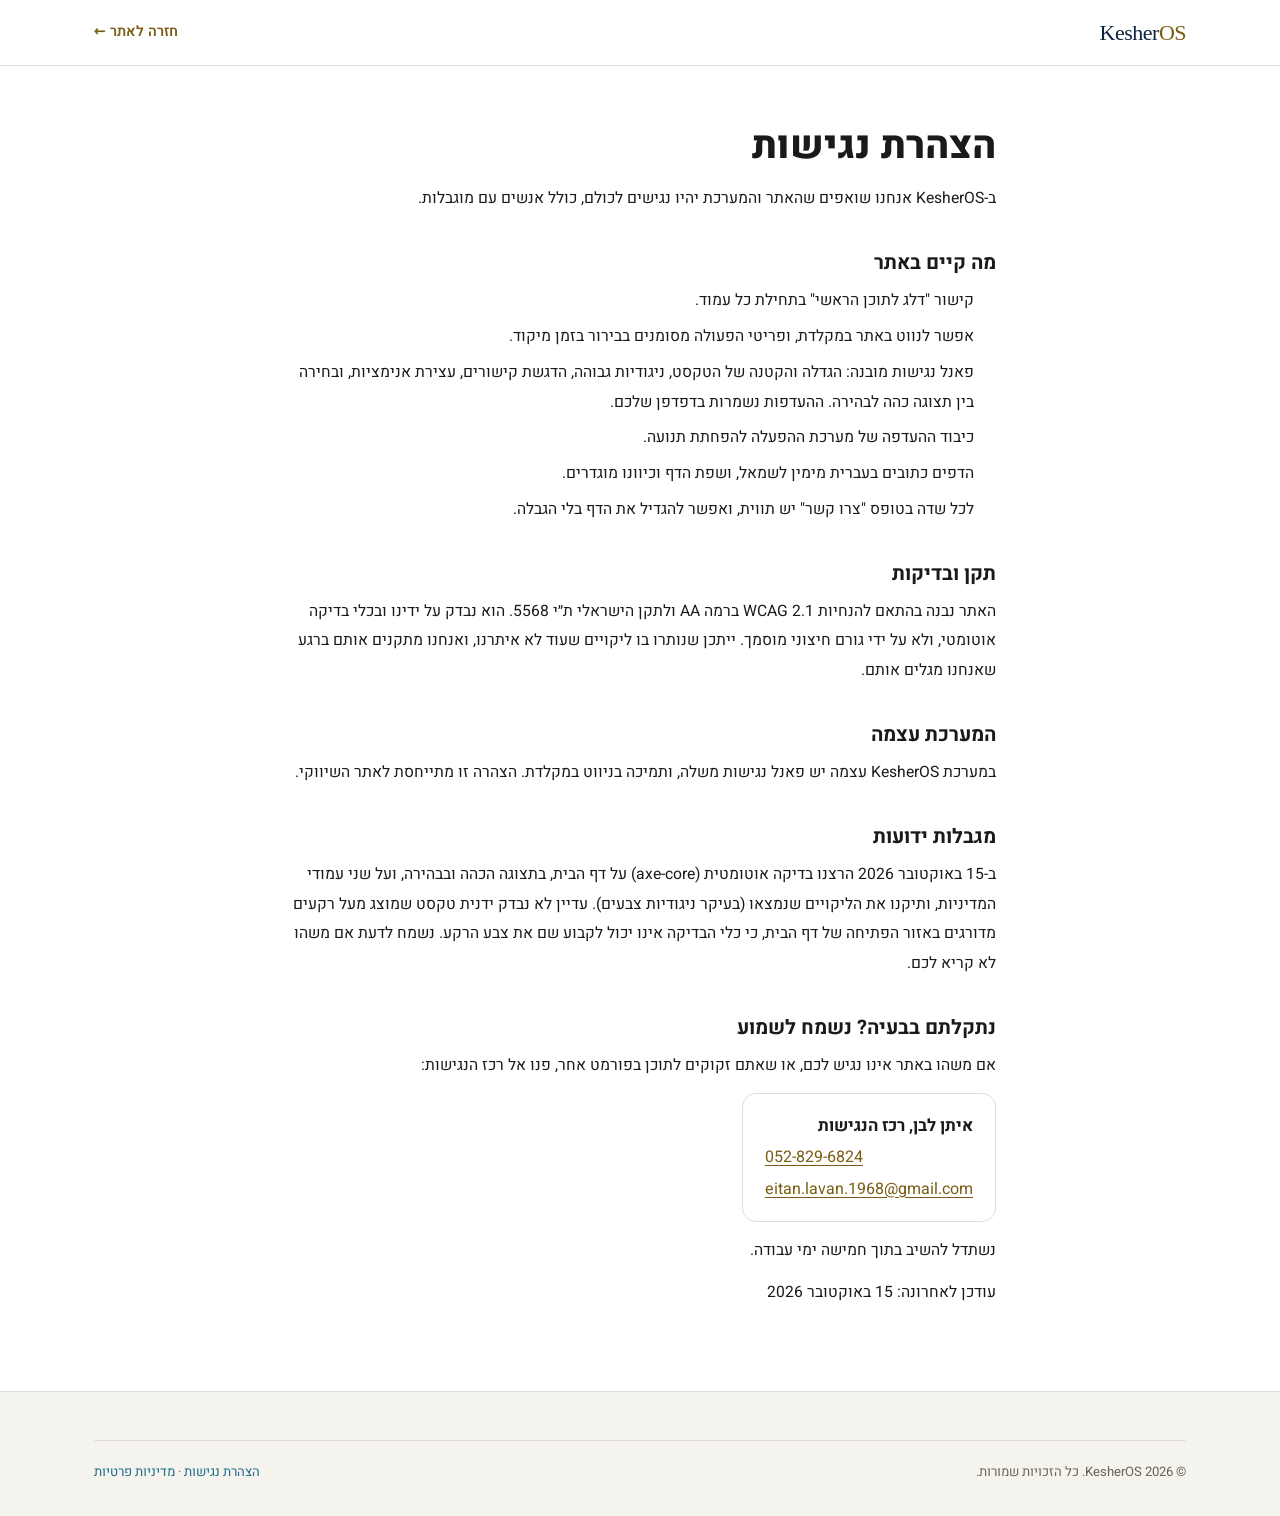
==== accessibility.html @ 373997f1 "site: the default theme is light; a visitor's own choice is saved and wins on every later visit inde" ====
<!DOCTYPE html>
<html lang="he" dir="rtl" data-theme="light">
<head>
  <meta charset="UTF-8">
  <meta name="viewport" content="width=device-width, initial-scale=1.0">
  <title>הצהרת נגישות | KesherOS</title>
  <meta name="description" content="הצהרת הנגישות של אתר KesherOS: מה קיים, לפי איזה תקן, ואיך לפנות אלינו.">
  <!-- האתר חסום בסיסמה עד ההשקה, כמו הדף הראשי: כשמסירים את הגייט יש להסיר גם את ה-noindex כאן. -->
  <meta name="robots" content="noindex, nofollow">
  <link rel="canonical" href="https://kesheros.co.il/accessibility.html">
  <link rel="icon" type="image/svg+xml" href="favicon.svg">
  <link rel="icon" type="image/png" sizes="32x32" href="favicon-32.png">
  <link rel="stylesheet" href="style.css?v=eaa0788d">
  <script>
    /* the same saved preferences the main page restores: theme and the accessibility panel's settings */
    (function () {
      try {
        var r = document.documentElement, t = localStorage.getItem('theme');
        if (t) r.setAttribute('data-theme', t);
        var a = JSON.parse(localStorage.getItem('a11y') || '{}');
        if (a.font) r.style.fontSize = (16 + a.font * 2) + 'px';
        if (a.contrast) r.classList.add('a11y-high-contrast');
        if (a.links) r.classList.add('a11y-highlight-links');
        if (a.motion) r.classList.add('a11y-stop-motion');
      } catch (e) { /* storage blocked: the defaults stand */ }
    })();
  </script>
</head>
<body>
  <a href="#main" class="skip-link">דלג לתוכן הראשי</a>
  <header class="legal-header">
    <div class="container legal-header-inner">
      <a class="logo-text" href="/" aria-label="KesherOS — לדף הראשי"><span class="logo-kesher">Kesher</span><span class="logo-os">OS</span></a>
      <a class="legal-back" href="/">חזרה לאתר ←</a>
    </div>
  </header>
  <main id="main" class="legal-main">
    <div class="container legal-container">
      <h1>הצהרת נגישות</h1>
      <p class="legal-lead">ב-<bdi>KesherOS</bdi> אנחנו שואפים שהאתר והמערכת יהיו נגישים לכולם, כולל אנשים עם מוגבלות.</p>

      <h2>מה קיים באתר</h2>
      <ul>
        <li>קישור "דלג לתוכן הראשי" בתחילת כל עמוד.</li>
        <li>אפשר לנווט באתר במקלדת, ופריטי הפעולה מסומנים בבירור בזמן מיקוד.</li>
        <li>פאנל נגישות מובנה: הגדלה והקטנה של הטקסט, ניגודיות גבוהה, הדגשת קישורים, עצירת אנימציות, ובחירה בין תצוגה כהה לבהירה. ההעדפות נשמרות בדפדפן שלכם.</li>
        <li>כיבוד ההעדפה של מערכת ההפעלה להפחתת תנועה.</li>
        <li>הדפים כתובים בעברית מימין לשמאל, ושפת הדף וכיוונו מוגדרים.</li>
        <li>לכל שדה בטופס "צרו קשר" יש תווית, ואפשר להגדיל את הדף בלי הגבלה.</li>
      </ul>

      <h2>תקן ובדיקות</h2>
      <p>האתר נבנה בהתאם להנחיות <bdi>WCAG 2.1</bdi> ברמה <bdi>AA</bdi> ולתקן הישראלי ת״י 5568. הוא נבדק על ידינו ובכלי בדיקה אוטומטי, ולא על ידי גורם חיצוני מוסמך. ייתכן שנותרו בו ליקויים שעוד לא איתרנו, ואנחנו מתקנים אותם ברגע שאנחנו מגלים אותם.</p>

      <h2>המערכת עצמה</h2>
      <p>במערכת <bdi>KesherOS</bdi> עצמה יש פאנל נגישות משלה, ותמיכה בניווט במקלדת. הצהרה זו מתייחסת לאתר השיווקי.</p>

      <h2>מגבלות ידועות</h2>
      <p>ב-15 באוקטובר 2026 הרצנו בדיקה אוטומטית (<bdi>axe-core</bdi>) על דף הבית, בתצוגה הכהה ובבהירה, ועל שני עמודי המדיניות, ותיקנו את הליקויים שנמצאו (בעיקר ניגודיות צבעים). עדיין לא נבדק ידנית טקסט שמוצג מעל רקעים מדורגים באזור הפתיחה של דף הבית, כי כלי הבדיקה אינו יכול לקבוע שם את צבע הרקע. נשמח לדעת אם משהו לא קריא לכם.</p>

      <h2>נתקלתם בבעיה? נשמח לשמוע</h2>
      <p>אם משהו באתר אינו נגיש לכם, או שאתם זקוקים לתוכן בפורמט אחר, פנו אל רכז הנגישות:</p>
      <div class="legal-contact">
        <strong>איתן לבן, רכז הנגישות</strong>
        <a href="tel:+972528296824" dir="ltr">052-829-6824</a>
        <a href="mailto:eitan.lavan.1968@gmail.com" dir="ltr">eitan.lavan.1968@gmail.com</a>
      </div>
      <p>נשתדל להשיב בתוך חמישה ימי עבודה.</p>

      <p class="legal-updated">עודכן לאחרונה: 15 באוקטובר 2026</p>

    </div>
  </main>
  <footer class="site-footer legal-footer">
    <div class="container">
      <div class="footer-bottom">
        <span>© 2026 KesherOS. כל הזכויות שמורות.</span>
        <span><a href="accessibility.html">הצהרת נגישות</a> · <a href="privacy.html">מדיניות פרטיות</a></span>
      </div>
    </div>
  </footer>
</body>
</html>
---- style.css ----
/* ═══════════════════════════════════════════════════════════
   KesherOS Marketing — style.css
   Brand: Navy #0E2340 · Gold #C4922A · Teal #1B6B8A · Sand #F5F3EE
   ═══════════════════════════════════════════════════════════ */

/* ── Password gate (temporary) ── */
#site-gate {
  position: fixed; inset: 0; z-index: 99999;
  background: #0E2340;
  display: flex; align-items: center; justify-content: center;
  transition: opacity 0.4s ease;
}
.gate-box {
  text-align: center; color: #E8EEF8;
  display: flex; flex-direction: column; align-items: center; gap: 14px;
}
.gate-logo { margin-bottom: 4px; }
.gate-box h2 { font-family: Georgia, 'Times New Roman', serif; font-size: 1.6rem; margin: 0; color: #FFF; letter-spacing: 0.02em; }
.gate-box p { font-size: 0.9rem; color: #8ea3c4; margin: 0; }
#gate-pw {
  width: 240px; padding: 12px 16px; border-radius: 10px;
  border: 1px solid #22406e; background: #0a1628; color: #E8EEF8;
  font-size: 1rem; text-align: center; outline: none;
}
#gate-pw:focus { border-color: #C4922A; box-shadow: 0 0 0 3px rgba(196,146,42,0.2); }
#gate-btn {
  width: 240px; padding: 12px; border-radius: 10px; border: none;
  background: #C4922A; color: #FFF; font-weight: 700; font-size: 0.95rem;
  cursor: pointer; transition: background 0.2s;
}
#gate-btn:hover { background: #D4A23A; }
#gate-err { color: #ff5b52; font-size: 0.85rem; }

/* ─── Reset ─── */
*, *::before, *::after { box-sizing: border-box; margin: 0; padding: 0; }

/* ─── Font ─── */
@font-face {
  font-family: 'Heebo';
  font-style: normal;
  font-weight: 100 900;
  font-display: swap;
  src: url(fonts/heebo-hebrew.woff2) format('woff2');
  unicode-range: U+0307-0308, U+0590-05FF, U+200C-2010, U+20AA, U+25CC, U+FB1D-FB4F;
}
@font-face {
  font-family: 'Heebo';
  font-style: normal;
  font-weight: 100 900;
  font-display: swap;
  src: url(fonts/heebo-latin.woff2) format('woff2');
  unicode-range: U+0000-024F, U+0300-036F, U+0370-03FF, U+2000-206F, U+2070-209F, U+20A0-20CF, U+2100-214F, U+2200-22FF;
}

/* ─── Tokens ─── */
:root {
  --navy: #0E2340;
  --navy-mid: #162D50;
  --navy-light: #1A3558;
  --gold: #C4922A;
  --gold-light: #E5B44A;
  --accent: #C4922A;
  --gold-pale: #F5E6C4;
  --gold-glow: rgba(196,146,42,0.25);
  --teal: #1B6B8A;
  --teal-light: #2589AB;
  --teal-pale: #E0F2F7;
  --sand: #F5F3EE;
  --warm: #6B6256;
  --warm-light: #9A9083;
  --danger: #C0392B;
  --success: #27AE60;

  --bg: #FFFFFF;
  --bg-alt: var(--sand);
  --bg-dark: var(--navy);
  --text: #1A1A1A;
  --text-muted: var(--warm);
  --text-on-dark: #F0EDE8;
  --text-on-dark-muted: rgba(240,237,232,0.65);
  --border: #E0DDD6;
  --card-bg: #FFFFFF;
  --card-shadow: 0 2px 16px rgba(14,35,64,0.06);
  --card-shadow-hover: 0 8px 32px rgba(14,35,64,0.12);

  --font-display: 'Heebo', system-ui, sans-serif;
  --font-body: 'Heebo', system-ui, 'Segoe UI', Arial, sans-serif;
  --font-logo: Georgia, 'Times New Roman', serif;
  --radius: 14px;
  --radius-sm: 8px;
  --radius-xs: 6px;
  --container: 1140px;
  --container-wide: 1280px;
}

@media (prefers-color-scheme: dark) {
  :root {
    --bg: #0E2340;
    --bg-alt: #122B4D;
    --bg-dark: #0A1A33;
    --text: #E8E4DC;
    --text-muted: #9A9083;
    --text-on-dark: #E8E4DC;
    --text-on-dark-muted: rgba(232,228,220,0.55);
    --border: #2B4A74;
    --card-bg: #1A3558;
    --card-shadow: 0 2px 16px rgba(0,0,0,0.3);
    --card-shadow-hover: 0 8px 32px rgba(0,0,0,0.5);
    --gold-glow: rgba(196,146,42,0.35);
  }
}
:root[data-theme="dark"] {
  --bg: #0E2340;
  --bg-alt: #122B4D;
  --bg-dark: #0A1A33;
  --text: #E8E4DC;
  --text-muted: #9A9083;
  --text-on-dark: #E8E4DC;
  --text-on-dark-muted: rgba(232,228,220,0.55);
  --border: #2B4A74;
  --card-bg: #1A3558;
  --card-shadow: 0 2px 16px rgba(0,0,0,0.3);
  --card-shadow-hover: 0 8px 32px rgba(0,0,0,0.5);
  --gold-glow: rgba(196,146,42,0.35);
}
:root[data-theme="light"] {
  --bg: #FFFFFF;
  --bg-alt: #F5F3EE;
  --bg-dark: #0E2340;
  --text: #1A1A1A;
  --text-muted: #6B6256;
  --text-on-dark: #F0EDE8;
  --text-on-dark-muted: rgba(240,237,232,0.65);
  --border: #E0DDD6;
  --card-bg: #FFFFFF;
  --card-shadow: 0 2px 16px rgba(14,35,64,0.06);
  --card-shadow-hover: 0 8px 32px rgba(14,35,64,0.12);
  --gold-glow: rgba(196,146,42,0.25);
}

/* ─── Base ─── */
html { scroll-behavior: smooth; scroll-padding-top: 80px; }
body {
  font-family: var(--font-body);
  color: var(--text);
  background: var(--bg);
  line-height: 1.7;
  font-size: 16px;
  -webkit-font-smoothing: antialiased;
}
h1, h2, h3, h4 { font-family: var(--font-display); line-height: 1.3; text-wrap: balance; }
a { color: var(--teal); text-decoration: none; transition: color 0.2s; }
a:hover { text-decoration: underline; }
ul { list-style: none; }
img, svg { display: block; max-width: 100%; }
.container { max-width: var(--container); margin: 0 auto; padding: 0 24px; }
.container-wide { max-width: var(--container-wide); margin: 0 auto; padding: 0 24px; }

/* ─── Skip to content ─── */
.skip-link {
  position: absolute; top: -100px; left: 50%; transform: translateX(-50%);
  background: var(--gold); color: #FFF; padding: 8px 24px; border-radius: var(--radius-sm);
  font-weight: 600; z-index: 1000; transition: top 0.2s;
}
.skip-link:focus { top: 8px; }

/* ═══════════════════════════════════════════════════════════
   1. HEADER
   ═══════════════════════════════════════════════════════════ */
.site-header {
  position: fixed; top: 0; left: 0; right: 0; z-index: 100;
  background: transparent;
  transition: background 0.3s, border-color 0.3s, box-shadow 0.3s;
  border-bottom: 1px solid transparent;
}
.site-header[data-scrolled] {
  background: var(--bg);
  border-bottom-color: var(--border);
  box-shadow: 0 1px 8px rgba(0,0,0,0.06);
}
.header-inner {
  display: flex; align-items: center; justify-content: space-between;
  height: 68px; gap: 24px;
}
.logo-lockup { display: flex; align-items: center; gap: 10px; text-decoration: none; }
.logo-lockup:hover { text-decoration: none; }
.logo-mark { width: 36px; height: 36px; flex-shrink: 0; }
.logo-text { font-family: var(--font-logo); font-size: 22px; letter-spacing: -0.5px; direction: ltr; }
.logo-kesher { color: #FFF; transition: color 0.3s; }
.logo-os { color: var(--gold); }
.site-header[data-scrolled] .logo-kesher { color: var(--navy); }
@media (prefers-color-scheme: dark) {
  .site-header[data-scrolled] .logo-kesher { color: #FFFFFF; }
}
:root[data-theme="dark"] .site-header[data-scrolled] .logo-kesher { color: #FFFFFF; }
:root[data-theme="light"] .site-header[data-scrolled] .logo-kesher { color: var(--navy); }

.header-nav { display: flex; align-items: center; gap: 28px; font-size: 15px; }
.header-nav a {
  color: var(--text-on-dark); font-weight: 500; text-decoration: none;
  transition: color 0.2s; position: relative;
}
.header-nav a::after {
  content: ''; position: absolute; bottom: -4px; left: 0; right: 0;
  height: 2px; background: var(--gold); border-radius: 1px;
  transform: scaleX(0); transition: transform 0.25s ease;
}
.header-nav a:hover::after,
.header-nav a.active::after { transform: scaleX(1); }
.site-header[data-scrolled] .header-nav a { color: var(--text); }
.header-nav a:hover { color: var(--gold); text-decoration: none; }
.header-nav a.active { color: var(--gold); }
.nav-cta {
  background: var(--gold); color: var(--navy) !important; padding: 9px 22px;
  border-radius: var(--radius-sm); font-weight: 600;
}
.nav-cta:hover { background: var(--gold-light); }

/* ── Scroll progress bar ── */
.scroll-progress {
  position: fixed;
  top: 0;
  left: 0;
  height: 3px;
  background: var(--gold);
  z-index: 110;
  width: 0%;
  transition: none;
  pointer-events: none;
}

/* ── Theme toggle ── */
.theme-toggle {
  background: none;
  border: 1px solid rgba(255,255,255,0.2);
  border-radius: 50%;
  width: 36px;
  height: 36px;
  display: flex;
  align-items: center;
  justify-content: center;
  cursor: pointer;
  color: var(--text-on-dark);
  transition: border-color 0.2s, color 0.2s, background 0.2s;
  flex-shrink: 0;
}
.site-header[data-scrolled] .theme-toggle {
  color: var(--text-muted);
  border-color: var(--border);
}
.theme-toggle:hover {
  border-color: var(--gold);
  color: var(--gold);
}
/* Show sun in dark mode, moon in light mode */
.theme-icon-sun { display: none; }
.theme-icon-moon { display: block; }
@media (prefers-color-scheme: dark) {
  .theme-icon-sun { display: block; }
  .theme-icon-moon { display: none; }
}
:root[data-theme="dark"] .theme-icon-sun { display: block; }
:root[data-theme="dark"] .theme-icon-moon { display: none; }
:root[data-theme="light"] .theme-icon-sun { display: none; }
:root[data-theme="light"] .theme-icon-moon { display: block; }

/* ── Page entrance animation ── */
.site-header {
  animation: entrance-fade 0.6s ease-out both;
}
.hero-content {
  animation: hero-fade 0.8s ease-out 0.15s both;
}
.hero-visual {
  animation: hero-fade 1s ease-out 0.35s both;
}
.hero-stats {
  animation: hero-fade 0.7s ease-out 0.5s both;
}
.trust-strip {
  animation: entrance-fade 0.5s ease-out 0.6s both;
}
@keyframes entrance-fade {
  from { opacity: 0; }
  to { opacity: 1; }
}
@keyframes hero-fade {
  from { opacity: 0; transform: translateY(18px); }
  to { opacity: 1; transform: translateY(0); }
}
@media (prefers-reduced-motion: reduce) {
  .site-header,
  .hero-content,
  .hero-visual,
  .hero-stats,
  .trust-strip { animation: none !important; }
}

.menu-toggle { display: none; background: none; border: none; cursor: pointer; padding: 8px; }
.menu-toggle span {
  display: block; width: 22px; height: 2px; background: var(--text-on-dark);
  margin: 5px 0; transition: 0.2s;
}
.site-header[data-scrolled] .menu-toggle span { background: var(--text); }

/* ═══════════════════════════════════════════════════════════
   2. HERO
   ═══════════════════════════════════════════════════════════ */
.hero {
  background: var(--bg-dark);
  color: var(--text-on-dark);
  padding: 140px 0 90px;
  overflow: hidden;
  position: relative;
}
.hero::before {
  content: '';
  position: absolute; inset: 0;
  background: radial-gradient(ellipse 60% 50% at 30% 40%, rgba(27,107,138,0.12) 0%, transparent 70%),
              radial-gradient(ellipse 40% 40% at 80% 60%, rgba(196,146,42,0.08) 0%, transparent 70%);
  pointer-events: none;
}
.hero-inner {
  display: grid;
  grid-template-columns: 1fr 420px;
  gap: 48px;
  align-items: center;
  position: relative;
}
.hero-content { z-index: 1; }
.hero h1 {
  font-size: clamp(2.4rem, 5vw, 3.8rem);
  margin-bottom: 20px;
  color: #FFF;
  font-weight: 800;
}
.hero h1 em { font-style: normal; color: var(--gold); }
.hero-sub {
  font-size: 1.2rem;
  max-width: 540px;
  margin-bottom: 36px;
  color: var(--text-on-dark-muted);
  line-height: 1.9;
}
.hero-actions { display: flex; gap: 16px; flex-wrap: wrap; margin-bottom: 0; }

/* Hero constellation */
.hero-visual {
  position: relative;
  width: 420px; height: 420px;
  display: flex; align-items: center; justify-content: center;
}
.constellation {
  width: 100%; height: 100%;
}

/* ─── Hero stats (below hero grid) ─── */
.hero-stats {
  display: flex;
  justify-content: center;
  gap: 56px;
  flex-wrap: wrap;
  padding-top: 56px;
  margin-top: 0;
  grid-column: 1 / -1;
}
.stat { text-align: center; }
.stat strong {
  display: block;
  font-family: var(--font-display);
  font-size: 2.2rem;
  color: var(--gold);
  font-weight: 700;
  font-variant-numeric: tabular-nums;
}
.stat span { font-size: 0.88rem; color: var(--text-on-dark-muted); letter-spacing: 0.02em; }

/* ─── Buttons ─── */
.btn {
  display: inline-block; padding: 14px 32px; border-radius: var(--radius-sm);
  font-weight: 600; font-size: 16px; text-align: center; transition: 0.2s;
  cursor: pointer; text-decoration: none !important; border: none;
  font-family: var(--font-body);
}
.btn-primary { background: var(--gold); color: var(--navy); }
.btn-primary:hover { background: var(--gold-light); transform: translateY(-1px); }
.btn-outline {
  background: transparent; color: var(--text-on-dark);
  border: 2px solid rgba(255,255,255,0.25);
}
.btn-outline:hover { border-color: rgba(255,255,255,0.5); }
.btn-lg { padding: 18px 40px; font-size: 18px; }

/* ═══════════════════════════════════════════════════════════
   3. TRUST STRIP
   ═══════════════════════════════════════════════════════════ */
.trust-strip {
  background: var(--bg-alt);
  padding: 28px 0;
  border-bottom: 1px solid var(--border);
}
.trust-inner {
  display: flex;
  justify-content: center;
  align-items: center;
  gap: 40px;
  flex-wrap: wrap;
}
.trust-badge {
  display: flex; align-items: center; gap: 10px;
  font-size: 0.92rem; color: var(--text-muted); font-weight: 500;
}
.trust-badge svg { width: 20px; height: 20px; color: var(--gold); flex-shrink: 0; }
.trust-badge strong { color: var(--text); font-weight: 700; }
.trust-sep { width: 4px; height: 4px; border-radius: 50%; background: var(--border); flex-shrink: 0; }

/* ═══════════════════════════════════════════════════════════
   4. PROBLEM
   ═══════════════════════════════════════════════════════════ */
.problem { background: var(--bg); padding: 90px 0; }
.section-header { text-align: center; margin-bottom: 52px; }
.section-header h2 {
  font-size: clamp(1.6rem, 3vw, 2.3rem);
  margin-bottom: 14px;
  font-weight: 700;
}
.section-lead {
  max-width: 660px;
  margin: 0 auto;
  color: var(--text-muted);
  font-size: 1.05rem;
  line-height: 1.8;
}

/* ── 3b. Pillars — transparency, connection, safety ── */
.pillars {
  padding: 72px 0 64px;
  background: var(--bg);
}
.pillars-grid {
  display: grid;
  grid-template-columns: repeat(3, 1fr);
  gap: 32px;
  max-width: 960px;
  margin: 0 auto;
}
.pillar {
  text-align: center;
  padding: 36px 24px;
}
.pillar-icon {
  margin-bottom: 18px;
  display: flex;
  justify-content: center;
}
.pillar h3 {
  font-size: 1.3rem;
  margin-bottom: 12px;
  font-weight: 800;
}
.pillar p {
  font-size: 0.93rem;
  color: var(--text-muted);
  line-height: 1.8;
}

/* ── Mission banner ── */
.mission-banner {
  background: var(--bg-dark);
  padding: 48px 0;
}
.mission-quote {
  display: flex;
  align-items: center;
  justify-content: center;
  gap: 16px;
  margin: 0;
  flex-wrap: wrap;
}
.mission-quote p {
  font-family: var(--font-display);
  font-size: clamp(1.3rem, 3vw, 1.8rem);
  color: #FFF;
  font-weight: 700;
  margin: 0;
  text-wrap: balance;
  text-align: center;
}
.mission-icon {
  flex-shrink: 0;
}

.pain-grid { display: grid; grid-template-columns: repeat(2, 1fr); gap: 24px; max-width: 900px; margin: 0 auto; }
.pain-card {
  background: var(--card-bg);
  border-radius: var(--radius);
  padding: 30px;
  box-shadow: var(--card-shadow);
  transition: box-shadow 0.25s, transform 0.25s;
  border-right: 4px solid var(--teal);
}
.pain-card:hover { box-shadow: var(--card-shadow-hover); transform: translateY(-2px); }
.pain-card:nth-child(1) { border-right-color: var(--navy); }
.pain-card:nth-child(2) { border-right-color: var(--danger); }
.pain-card:nth-child(3) { border-right-color: var(--gold); }
.pain-card:nth-child(4) { border-right-color: var(--teal); }
@media (prefers-color-scheme: dark) {
  .pain-card:nth-child(1) { border-right-color: #5B8FCA; }
}
:root[data-theme="dark"] .pain-card:nth-child(1) { border-right-color: #5B8FCA; }

.pain-icon {
  width: 44px; height: 44px; margin-bottom: 14px;
  display: flex; align-items: center; justify-content: center;
  border-radius: var(--radius-sm);
}
.pain-card:nth-child(1) .pain-icon { color: var(--navy); }
.pain-card:nth-child(2) .pain-icon { color: var(--danger); }
.pain-card:nth-child(3) .pain-icon { color: var(--gold); }
.pain-card:nth-child(4) .pain-icon { color: var(--teal); }
@media (prefers-color-scheme: dark) {
  .pain-card:nth-child(1) .pain-icon { color: #5B8FCA; }
}
:root[data-theme="dark"] .pain-card:nth-child(1) .pain-icon { color: #5B8FCA; }

.pain-icon svg { width: 36px; height: 36px; transition: transform 0.25s; }
.pain-card:hover .pain-icon svg { transform: scale(1.12) rotate(-3deg); }
.pain-card h3 { font-size: 1.1rem; margin-bottom: 8px; font-weight: 700; }
.pain-card p { font-size: 0.92rem; color: var(--text-muted); line-height: 1.7; }

/* ═══════════════════════════════════════════════════════════
   4b. BEFORE / AFTER
   ═══════════════════════════════════════════════════════════ */
.before-after {
  background: var(--bg-alt);
  padding: 90px 0;
}
.ba-grid {
  display: grid;
  grid-template-columns: 1fr auto 1fr;
  gap: 32px;
  align-items: stretch;
  max-width: 960px;
  margin: 0 auto;
}
.ba-col {
  background: var(--card-bg);
  border-radius: var(--radius);
  padding: 32px 28px;
  border: 1px solid var(--border);
  box-shadow: var(--card-shadow);
}
.ba-before { border-top: 3px solid var(--danger); }
.ba-after  { border-top: 3px solid var(--success); }
.ba-label {
  font-weight: 700;
  font-size: 1.1rem;
  margin-bottom: 20px;
  text-align: center;
}
.ba-label-before { color: var(--danger); }
.ba-label-after  { color: var(--success); }
.ba-list {
  list-style: none;
  padding: 0;
  display: flex;
  flex-direction: column;
  gap: 14px;
}
.ba-list li {
  display: flex;
  align-items: flex-start;
  gap: 10px;
  font-size: 0.92rem;
  line-height: 1.7;
  color: var(--text);
}
.ba-list li svg {
  flex-shrink: 0;
  margin-top: 4px;
}
.ba-divider {
  display: flex;
  align-items: center;
  justify-content: center;
}

/* ═══════════════════════════════════════════════════════════
   5. PRODUCT OVERVIEW
   ═══════════════════════════════════════════════════════════ */
.product { background: var(--bg-alt); padding: 90px 0; }
.product-systems {
  text-align: center; margin: 34px auto 0; max-width: 660px;
  font-size: 0.9rem; color: var(--text-muted); line-height: 1.8;
}
.product-systems strong { color: var(--text); font-weight: 600; }
.product-groups { display: flex; flex-direction: column; gap: 32px; }
.product-group {
  background: var(--card-bg);
  border-radius: var(--radius);
  padding: 40px;
  box-shadow: var(--card-shadow);
  display: grid;
  grid-template-columns: 160px 1fr;
  gap: 36px;
  align-items: start;
  border-top: 4px solid var(--teal);
  transition: box-shadow 0.3s, transform 0.3s;
}
.product-group:hover {
  box-shadow: var(--card-shadow-hover), 0 0 24px var(--gold-glow);
  transform: translateY(-4px);
}
.product-group.group-records { border-top-color: var(--navy); }
.product-group.group-connect { border-top-color: var(--teal); }
.product-group.group-govern  { border-top-color: var(--gold); }
.product-group.group-protect { border-top-color: var(--danger); }
@media (prefers-color-scheme: dark) {
  .product-group.group-records { border-top-color: #5B8FCA; }
}
:root[data-theme="dark"] .product-group.group-records { border-top-color: #5B8FCA; }

.group-illustration {
  width: 140px; height: 140px;
  display: flex; align-items: center; justify-content: center;
}
.group-illustration svg { width: 100%; height: 100%; }
.group-records .group-illustration { color: var(--navy); }
.group-connect .group-illustration { color: var(--teal); }
.group-govern .group-illustration  { color: var(--gold); }
.group-protect .group-illustration { color: var(--danger); }
@media (prefers-color-scheme: dark) {
  .group-records .group-illustration { color: #5B8FCA; }
}
:root[data-theme="dark"] .group-records .group-illustration { color: #5B8FCA; }

.group-content h3 {
  font-size: 1.3rem; margin-bottom: 6px; font-weight: 700;
}
.group-content h3 span { font-weight: 400; color: var(--text-muted); font-size: 0.9em; }
.group-subtitle { font-size: 0.95rem; color: var(--text-muted); margin-bottom: 20px; }
.module-tiles {
  display: grid;
  grid-template-columns: repeat(auto-fill, minmax(240px, 1fr));
  gap: 12px;
}
.module-tile {
  display: flex; align-items: flex-start; gap: 10px;
  padding: 12px;
  background: var(--bg-alt);
  border-radius: var(--radius-sm);
  font-size: 0.88rem;
  line-height: 1.5;
  transition: background 0.2s, transform 0.2s;
  cursor: default;
}
.module-tile:hover {
  background: var(--card-bg);
  transform: translateX(-4px);
}
.module-tile svg { width: 20px; height: 20px; flex-shrink: 0; margin-top: 2px; color: var(--gold); transition: transform 0.2s; }
.module-tile:hover svg { transform: scale(1.15); }
.module-tile strong { display: block; color: var(--text); font-weight: 600; }
.module-tile small { color: var(--text-muted); }

/* ═══════════════════════════════════════════════════════════
   6. EMERGENCY
   ═══════════════════════════════════════════════════════════ */
.emergency {
  background: var(--bg-dark);
  color: var(--text-on-dark);
  padding: 100px 0;
  position: relative;
  overflow: hidden;
}
.emergency::before {
  content: '';
  position: absolute; inset: 0;
  background:
    radial-gradient(ellipse 80% 60% at 50% 50%, rgba(192,57,43,0.06) 0%, transparent 70%);
  pointer-events: none;
}
.emergency .section-header h2 { color: #FFF; }
.emergency .section-lead { color: var(--text-on-dark-muted); }

.timeline {
  display: flex;
  justify-content: center;
  gap: 0;
  margin: 56px auto 48px;
  max-width: 820px;
  position: relative;
}
.timeline::before {
  content: '';
  position: absolute;
  top: 36px;
  left: 80px; right: 80px;
  height: 2px;
  background: var(--gold);
  opacity: 0.4;
}
.timeline-step {
  flex: 1;
  text-align: center;
  position: relative;
  padding: 0 12px;
}
.timeline-dot {
  width: 20px; height: 20px;
  border-radius: 50%;
  background: var(--gold);
  margin: 26px auto 18px;
  position: relative;
  z-index: 1;
  box-shadow: 0 0 0 4px rgba(196,146,42,0.2);
}
.timeline-icon {
  width: 52px; height: 52px;
  margin: 0 auto 0;
  display: flex; align-items: center; justify-content: center;
  color: var(--gold);
}
.timeline-icon svg { width: 40px; height: 40px; }
.timeline-step h3 { font-size: 1rem; margin-bottom: 6px; color: #FFF; font-weight: 600; }
.timeline-step p { font-size: 0.85rem; color: var(--text-on-dark-muted); line-height: 1.6; }

.emergency-features {
  display: grid;
  grid-template-columns: repeat(3, 1fr);
  gap: 24px;
  max-width: 900px;
  margin: 0 auto;
}
.emf-card {
  background: rgba(255,255,255,0.05);
  border-radius: var(--radius);
  padding: 28px;
  border: 1px solid rgba(255,255,255,0.08);
  text-align: center;
}
.emf-card svg { width: 36px; height: 36px; color: var(--gold); margin: 0 auto 14px; }
.emf-card h3 { font-size: 1rem; margin-bottom: 8px; color: #FFF; }
.emf-card p { font-size: 0.85rem; color: var(--text-on-dark-muted); line-height: 1.6; }

/* ═══════════════════════════════════════════════════════════
   7. AI ASSISTANT
   ═══════════════════════════════════════════════════════════ */
.ai-section { background: var(--bg); padding: 90px 0; }
.ai-inner {
  display: grid;
  grid-template-columns: 1fr 1fr;
  gap: 56px;
  align-items: center;
}
.ai-text h2 { text-align: right; margin-bottom: 14px; }
.ai-text .section-lead { text-align: right; margin: 0 0 28px; }
.ai-capabilities { display: flex; flex-direction: column; gap: 14px; }
.ai-cap {
  display: flex; align-items: flex-start; gap: 12px;
  font-size: 0.95rem; color: var(--text-muted);
}
.ai-cap svg { width: 22px; height: 22px; color: var(--teal); flex-shrink: 0; margin-top: 3px; }
.ai-cap strong { color: var(--text); }

/* Chat mock */
.chat-mock {
  background: var(--card-bg);
  border-radius: var(--radius);
  box-shadow: var(--card-shadow-hover);
  overflow: hidden;
  border: 1px solid var(--border);
}
.chat-header {
  background: var(--bg-alt);
  padding: 14px 20px;
  display: flex; align-items: center; gap: 10px;
  border-bottom: 1px solid var(--border);
  font-size: 0.9rem; font-weight: 600;
}
.chat-header .chat-dot { width: 8px; height: 8px; border-radius: 50%; background: var(--success); }
.chat-messages { padding: 20px; display: flex; flex-direction: column; gap: 14px; }
.chat-msg {
  max-width: 85%;
  padding: 12px 16px;
  border-radius: 12px;
  font-size: 0.88rem;
  line-height: 1.6;
}
.chat-msg.user {
  align-self: flex-end;
  background: var(--navy);
  color: #FFF;
  border-bottom-left-radius: 4px;
}
@media (prefers-color-scheme: dark) { .chat-msg.user { background: #1A3558; } }
:root[data-theme="dark"] .chat-msg.user { background: #1A3558; }
.chat-msg.ai {
  align-self: flex-start;
  background: var(--bg-alt);
  color: var(--text);
  border-bottom-right-radius: 4px;
}
.chat-msg .msg-source {
  display: block;
  font-size: 0.78rem;
  color: var(--text-muted);
  margin-top: 6px;
  opacity: 0.7;
}
.chat-msg.thai { direction: ltr; text-align: left; }

/* Chat conversation animation */
.chat-msg.chat-hidden { visibility: hidden; }
.chat-msg.chat-appear {
  animation: msg-appear 0.3s ease-out forwards;
}
.chat-msg.ai { position: relative; }
.chat-msg.ai.typing-dots {
  color: transparent;
  min-height: 44px;
}
.chat-msg.ai.typing-dots .msg-source,
.chat-msg.ai.typing-dots .chat-action-card { visibility: hidden; }
.chat-msg.ai.typing-dots::before {
  content: '●  ●  ●';
  position: absolute;
  top: 50%;
  left: 16px;
  transform: translateY(-50%);
  color: var(--text-muted);
  font-size: 0.7rem;
  letter-spacing: 2px;
  animation: typing-blink 1.2s ease-in-out infinite;
}
@keyframes typing-blink {
  0%, 100% { opacity: 0.3; }
  50% { opacity: 1; }
}
@keyframes msg-appear {
  from { opacity: 0; transform: translateY(6px); }
  to { opacity: 1; transform: translateY(0); }
}

/* AI action card (inside chat) */
.chat-action-card {
  background: var(--bg-alt);
  border: 1px solid var(--border);
  border-radius: 10px;
  overflow: hidden;
  margin-bottom: 8px;
}
.chat-action-header {
  display: flex; align-items: center; gap: 6px;
  padding: 8px 12px;
  font-size: 0.78rem; font-weight: 600;
  color: var(--teal);
  border-bottom: 1px solid var(--border);
}
.chat-action-header svg { flex-shrink: 0; color: var(--teal); }
.chat-action-body {
  padding: 10px 12px;
  font-size: 0.85rem;
  color: var(--text);
}
.chat-action-buttons {
  display: flex; gap: 8px;
  padding: 8px 12px;
  border-top: 1px solid var(--border);
}
.chat-action-btn {
  padding: 4px 14px;
  border-radius: 6px;
  font-size: 0.78rem;
  font-weight: 600;
  cursor: default;
}
.chat-action-btn.confirm {
  background: var(--teal);
  color: #FFF;
}
.chat-action-btn.cancel {
  background: transparent;
  color: var(--text-muted);
  border: 1px solid var(--border);
}

/* ═══════════════════════════════════════════════════════════
   8. LANGUAGES
   ═══════════════════════════════════════════════════════════ */
.languages { background: var(--bg-alt); padding: 90px 0; }
.lang-grid {
  display: flex;
  flex-wrap: wrap;
  justify-content: center;
  gap: 14px;
  margin-bottom: 36px;
}
.lang-chip {
  background: var(--card-bg);
  border-radius: var(--radius-sm);
  padding: 14px 20px;
  text-align: center;
  box-shadow: var(--card-shadow);
  min-width: 100px;
  border-top: 3px solid var(--border);
  transition: transform 0.2s, box-shadow 0.2s;
}
.lang-chip:hover { transform: translateY(-3px); box-shadow: var(--card-shadow-hover); border-top-color: var(--gold); }
.lang-chip.unique { border-top-color: var(--gold); }
.lang-native { font-size: 1.05rem; font-weight: 600; color: var(--text); display: block; margin-bottom: 2px; }
.lang-name { font-size: 0.78rem; color: var(--text-muted); }
.lang-chip.unique .lang-name::after {
  content: ' ✦';
  color: var(--gold);
}
.lang-note {
  text-align: center;
  font-size: 0.95rem;
  color: var(--text-muted);
  max-width: 600px;
  margin: 0 auto;
  line-height: 1.8;
}
.lang-note strong { color: var(--text); }

/* ═══════════════════════════════════════════════════════════
   9. QUALITY & TRUST
   ═══════════════════════════════════════════════════════════ */
.quality { background: var(--bg); padding: 90px 0; }
.quality-metrics {
  display: grid;
  grid-template-columns: repeat(4, 1fr);
  gap: 24px;
  margin-bottom: 56px;
}
@media (max-width: 1000px) and (min-width: 769px) { .quality-metrics { grid-template-columns: repeat(2, 1fr); } }
.metric-card {
  background: var(--card-bg);
  border-radius: var(--radius);
  padding: 32px;
  text-align: center;
  box-shadow: var(--card-shadow);
}
.metric-number {
  font-size: 2.6rem;
  font-weight: 800;
  font-family: var(--font-display);
  color: var(--gold);
  font-variant-numeric: tabular-nums;
}
.metric-label { font-size: 1rem; font-weight: 600; margin: 6px 0 4px; }
.metric-detail { font-size: 0.85rem; color: var(--text-muted); }
.metric-detail .check { color: var(--success); }

/* Comparison table */
.quality-method { margin-top: 48px; margin-bottom: 48px; }
.quality-method h3 { text-align: center; font-size: 1.3rem; margin-bottom: 28px; color: var(--text); }
.method-grid { display: grid; grid-template-columns: repeat(4, 1fr); gap: 20px; }
.method-item { background: var(--bg-alt); border: 1px solid var(--border); border-radius: 14px; padding: 24px 20px; }
.method-icon { width: 40px; height: 40px; color: var(--teal); margin-bottom: 12px; }
.method-icon svg { width: 100%; height: 100%; }
.method-item h4 { font-size: 0.95rem; font-weight: 700; color: var(--text); margin-bottom: 8px; }
.method-item p { font-size: 0.85rem; color: var(--text-muted); line-height: 1.65; margin: 0; }
@media (max-width: 768px) { .method-grid { grid-template-columns: repeat(2, 1fr); } }
@media (max-width: 480px) { .method-grid { grid-template-columns: 1fr; } }
.method-grid-5 { grid-template-columns: repeat(5, 1fr); }
@media (max-width: 1100px) { .method-grid-5 { grid-template-columns: repeat(3, 1fr); } }
@media (max-width: 768px) { .method-grid-5 { grid-template-columns: repeat(2, 1fr); } }
@media (max-width: 480px) { .method-grid-5 { grid-template-columns: 1fr; } }

.test-layers { margin-bottom: 0; }
.test-layers-summary {
  display: flex; align-items: center; justify-content: center; gap: 10px;
  max-width: 460px; margin: 0 auto;
  padding: 14px 22px;
  background: var(--card-bg); border: 1px solid var(--border); border-radius: 999px;
  font-size: 0.95rem; font-weight: 600; color: var(--text-muted);
  cursor: pointer; list-style: none;
  transition: color 0.2s, border-color 0.2s;
}
.test-layers-summary::-webkit-details-marker { display: none; }
.test-layers-summary:hover { color: var(--gold); border-color: var(--gold); }
.test-layers-chevron { flex-shrink: 0; transition: transform 0.25s ease; }
.test-layers[open] .test-layers-chevron { transform: rotate(180deg); }
.test-layers-lead { text-align: center; font-size: 0.92rem; color: var(--text-muted); margin: 28px auto; max-width: 600px; }
.test-grid { display: grid; grid-template-columns: repeat(3, 1fr); gap: 16px; }
.test-type-card { background: var(--bg-alt); border: 1px solid var(--border); border-radius: 14px; padding: 22px 20px; }
.test-count { font-family: Georgia, 'Times New Roman', serif; font-size: 1.6rem; font-weight: 700; color: var(--accent); margin-bottom: 6px; }
.test-type-card h4 { font-size: 0.95rem; font-weight: 700; color: var(--text); margin-bottom: 8px; }
.test-type-card p { font-size: 0.82rem; color: var(--text-muted); line-height: 1.65; margin: 0; }
@media (max-width: 768px) { .test-grid { grid-template-columns: repeat(2, 1fr); } }
@media (max-width: 480px) { .test-grid { grid-template-columns: 1fr; } }

/* ═══════════════════════════════════════════════════════════
   10. PRICING
   ═══════════════════════════════════════════════════════════ */
.pricing { background: var(--bg); padding: 90px 0; }      /* the about band (alt) now sits right before it */
.pricing-grid {
  display: grid;
  grid-template-columns: repeat(3, 1fr);
  gap: 20px;
  max-width: 940px;
  margin-inline: auto;
  margin-bottom: 48px;
}
.price-card {
  background: var(--card-bg);
  border-radius: var(--radius);
  padding: 32px 24px;
  box-shadow: var(--card-shadow);
  text-align: center;
  position: relative;
  display: flex; flex-direction: column;
  transition: transform 0.25s, box-shadow 0.25s;
}
.price-card:hover { transform: translateY(-3px); box-shadow: var(--card-shadow-hover); border-color: var(--gold); }
.price-card.featured {
  border: 2px solid var(--gold);
  box-shadow: 0 4px 24px rgba(196,146,42,0.15);
  transform: translateY(-6px);
}
.price-card.featured:hover { transform: translateY(-9px); }
.price-badge {
  position: absolute; top: -13px; left: 50%; transform: translateX(-50%);
  background: var(--gold); color: var(--navy); padding: 4px 18px; border-radius: 20px;
  font-size: 0.78rem; font-weight: 700; white-space: nowrap;
}
.price-card h3 { font-size: 1.05rem; margin-bottom: 8px; font-weight: 700; }
.price-card .tier-capacity { font-size: 0.85rem; color: var(--text-muted); margin-bottom: 16px; }
.price-amount {
  font-family: var(--font-display);
  font-size: 2.4rem;
  font-weight: 800;
  color: var(--navy);
  direction: ltr;
  margin-bottom: 2px;
}
@media (prefers-color-scheme: dark) { .price-amount { color: var(--gold); } }
:root[data-theme="dark"] .price-amount { color: var(--gold); }
:root[data-theme="light"] .price-amount { color: var(--navy); }

.price-period { font-size: 0.85rem; color: var(--text-muted); margin-bottom: 20px; }
.price-features {
  text-align: right;
  flex-grow: 1;
  display: flex; flex-direction: column; gap: 10px;
  border-top: 1px solid var(--border);
  padding-top: 20px;
  margin-bottom: 20px;
}
.price-features li {
  font-size: 0.88rem; padding-right: 20px; position: relative; color: var(--text-muted);
}
.price-features li::before {
  content: '✓'; position: absolute; right: 0; color: var(--teal); font-weight: bold;
}
.price-card .btn { width: 100%; padding: 12px; font-size: 0.95rem; }

.addons { max-width: 700px; margin: 0 auto; }
.addons h3 { text-align: center; font-size: 1.1rem; margin-bottom: 20px; }
.addons-grid { display: grid; grid-template-columns: repeat(auto-fit, minmax(200px, 1fr)); gap: 12px; }
.addon-item {
  display: flex; justify-content: space-between; align-items: center;
  background: var(--card-bg); border-radius: var(--radius-sm);
  padding: 14px 18px; font-size: 0.9rem;
  box-shadow: var(--card-shadow);
}
.addon-item span:last-child {
  font-weight: 700; color: var(--gold); direction: ltr; white-space: nowrap;
}
.pricing-note {
  text-align: center; font-size: 0.85rem; color: var(--text-muted); margin-top: 24px;
}

/* ── Pricing extras (external costs) ── */
.pricing-extras {
  margin-top: 56px;
  padding-top: 48px;
  border-top: 1px solid var(--border);
}
.pricing-extras h3 {
  text-align: center;
  font-size: 1.6rem;
  margin-bottom: 8px;
  color: var(--text);
}
.extras-lead {
  text-align: center;
  max-width: 680px;
  margin: 0 auto 36px;
  color: var(--text-muted);
  font-size: 0.95rem;
  line-height: 1.8;
}
.extras-grid {
  display: grid;
  grid-template-columns: repeat(3, 1fr);
  gap: 24px;
  margin-bottom: 28px;
}
.extras-card {
  background: var(--card-bg);
  border: 1px solid var(--border);
  border-radius: var(--radius);
  padding: 28px 24px;
  text-align: center;
  transition: border-color 0.2s, box-shadow 0.2s;
}
.extras-card:hover {
  border-color: var(--gold);
  box-shadow: 0 4px 20px var(--gold-glow);
}
.extras-icon {
  margin-bottom: 16px;
}
.extras-card h4 {
  font-size: 1.05rem;
  margin-bottom: 10px;
  color: var(--text);
}
.extras-card p {
  font-size: 0.88rem;
  color: var(--text-muted);
  line-height: 1.75;
}
.extras-card strong {
  color: var(--warm);
}
@media (prefers-color-scheme: dark) { .extras-card strong { color: var(--gold); } }
:root[data-theme="dark"] .extras-card strong { color: var(--gold); }
:root[data-theme="light"] .extras-card strong { color: var(--warm); }
.extras-bottom {
  display: flex;
  align-items: center;
  justify-content: center;
  gap: 8px;
  text-align: center;
  font-size: 0.9rem;
  color: var(--text-muted);
  background: var(--bg-alt);
  border-radius: var(--radius-sm);
  padding: 16px 24px;
  line-height: 1.7;
  flex-wrap: wrap;
}
.extras-bottom strong {
  color: var(--text);
}

/* ═══════════════════════════════════════════════════════════
   11. CTA
   ═══════════════════════════════════════════════════════════ */
.cta-section {
  background: var(--navy);
  color: #FFF;
  text-align: center;
  padding: 90px 0;
  position: relative;
}
/* The gold radial wash that used to sit here made the whole section look hazy and
   turned the translucent fields brown. The form is a light card now; it needs no glow. */
.cta-section h2 { color: #FFF; margin-bottom: 14px; font-size: clamp(1.6rem, 3vw, 2.3rem); position: relative; }
.cta-section p {
  color: var(--text-on-dark-muted);
  margin-bottom: 36px;
  font-size: 1.1rem;
  position: relative;
}
.cta-section .btn { position: relative; }
.btn-glow {
  position: relative;
}
.btn-glow::after {
  content: '';
  position: absolute;
  inset: -4px;
  border-radius: inherit;
  background: var(--gold-glow);
  filter: blur(12px);
  opacity: 0;
  animation: pulse-glow 3s ease-in-out infinite;
  z-index: -1;
  pointer-events: none;
}
@keyframes pulse-glow {
  0%, 100% { opacity: 0; }
  50% { opacity: 1; }
}

/* ═══════════════════════════════════════════════════════════
   5b. INTERACTIVE DEMO
   ═══════════════════════════════════════════════════════════ */
.demo-section { background: var(--bg); padding: 90px 0; }
.demo-section .container { max-width: var(--container-wide); }

.demo-frame {
  border-radius: 16px;
  overflow: hidden;
  box-shadow: 0 20px 60px rgba(0,0,0,0.35), 0 0 0 1px rgba(255,255,255,0.05);
  /* Always dark — matches the real app */
  background: #070E1C;
  color: #E8EEF8;
  font-family: 'Segoe UI', system-ui, sans-serif;
  font-size: 14px;
  position: relative;
}

/* Topbar */
/* Scope note — sets expectations BEFORE the frame, deliberately quiet */
.demo-scope {
  text-align: center; color: var(--text-muted); font-size: 0.85rem;
  margin: 10px 0 0; letter-spacing: 0.01em;
}
/* Pay-off CTA — lands AFTER they've finished exploring */
.demo-cta { text-align: center; margin-top: 32px; }
.demo-disclaimer { color: var(--text-muted); font-size: 0.95rem; line-height: 1.7; margin: 0 0 20px; }
.demo-topbar {
  display: flex; align-items: center; justify-content: space-between;
  height: 52px; padding: 0 18px;
  background: #050B16;
  border-bottom: 1px solid #22406e;
  position: relative;
}
.demo-topbar-brand { display: flex; align-items: center; gap: 10px; }
.demo-brand-text { font-family: var(--font-logo); font-size: 16px; color: #E8EEF8; direction: ltr; }
.demo-site-name {
  position: absolute; left: 50%; transform: translateX(-50%);
  font-size: 13px; color: #8ea3c4; font-weight: 500;
}
.demo-topbar-actions { display: flex; align-items: center; gap: 14px; }
.demo-bell {
  position: relative; cursor: default;
  display: flex; align-items: center; justify-content: center;
  width: 32px; height: 32px; border-radius: 8px;
  transition: background 0.15s;
}
.demo-bell:hover { background: rgba(76,154,255,0.1); }
.demo-bell-badge {
  position: absolute; top: 2px; right: 2px;
  min-width: 16px; height: 16px; border-radius: 8px;
  background: #ff5b52; color: #FFF; font-size: 9px; font-weight: 700;
  display: flex; align-items: center; justify-content: center;
  padding: 0 4px; line-height: 1;
}
.demo-user-chip {
  display: flex; align-items: center; gap: 8px;
  padding: 4px 12px 4px 6px; border-radius: 99px;
  background: rgba(76,154,255,0.12); border: 1px solid rgba(76,154,255,0.25);
}
.demo-avatar {
  width: 26px; height: 26px; border-radius: 50%;
  background: rgba(76,154,255,0.2); color: #4C9AFF;
  display: flex; align-items: center; justify-content: center;
  font-size: 12px; font-weight: 700;
}
.demo-avatar-sm { width: 20px; height: 20px; font-size: 10px; }
.demo-user-name { font-size: 12px; color: #a9ccff; font-weight: 500; }
.demo-logout {
  display: flex; align-items: center; justify-content: center;
  width: 30px; height: 30px; border-radius: 8px; cursor: default;
  transition: background 0.15s;
}
.demo-logout:hover { background: rgba(255,91,82,0.12); }

/* Ribbon */
.demo-ribbon {
  display: flex; align-items: center; gap: 0;
  padding: 6px 8px;
  background: #0f1f3a; border-bottom: 1px solid #22406e;
}
.demo-ribbon-scroll {
  display: flex; gap: 2px; flex: 1;
  overflow-x: auto; scrollbar-width: none;
}
.demo-ribbon-scroll::-webkit-scrollbar { display: none; }
.demo-tab {
  display: flex; flex-direction: column; align-items: center; gap: 4px;
  min-width: 72px; padding: 8px 10px;
  border: none; border-radius: 8px; border-bottom: 2px solid transparent;
  background: transparent; color: #8ea3c4;
  font-size: 0.7rem; font-family: inherit; cursor: pointer;
  transition: background 0.15s, color 0.15s;
  white-space: nowrap; flex-shrink: 0;
}
.demo-tab:hover { background: rgba(76,154,255,0.12); color: #73B0FF; }
.demo-tab.active {
  background: rgba(76,154,255,0.2); color: #73B0FF;
  border-bottom-color: #4C9AFF;
}
.demo-tab svg { width: 20px; height: 20px; }

/* Panel transition animations */
@keyframes panel-fade-in {
  from { opacity: 0; transform: translateY(10px); }
  to   { opacity: 1; transform: translateY(0); }
}
@keyframes panel-fade-out {
  from { opacity: 1; transform: translateY(0); }
  to   { opacity: 0; transform: translateY(-10px); }
}
.panel-enter { animation: panel-fade-in .3s ease-out both; }
.panel-exit  { animation: panel-fade-out .2s ease-in both; }

/* Emergency dome */
.demo-emergency-dome {
  flex-shrink: 0;
  margin-right: 8px; margin-left: 12px;
  position: relative;
}
.demo-dome-inner {
  width: 44px; height: 44px; border-radius: 50%;
  background: radial-gradient(circle at 35% 35%, #ff6b6b, #c0392b 60%, #8b1a1a);
  display: flex; align-items: center; justify-content: center;
  box-shadow: 0 0 0 3px rgba(192,57,43,0.3), 0 4px 12px rgba(192,57,43,0.4);
  cursor: default;
  position: relative;
}
.demo-dome-inner::after {
  content: '';
  position: absolute;
  inset: -5px;
  border-radius: 50%;
  background: rgba(192,57,43,0.3);
  filter: blur(8px);
  opacity: 0.5;
  animation: dome-pulse 2.5s ease-in-out infinite;
  z-index: -1;
  pointer-events: none;
}
@keyframes dome-pulse {
  0%, 100% { opacity: 0.4; transform: scale(1); }
  50% { opacity: 0.8; transform: scale(1.15); }
}

/* Help FAB */
.demo-help-fab {
  position: absolute; bottom: 52px; left: 18px;
  width: 40px; height: 40px; border-radius: 50%;
  background: radial-gradient(circle at 35% 35%, #1B6B8A, #0E4A6A 70%);
  color: #FFF; font-size: 18px; font-weight: 700;
  display: flex; align-items: center; justify-content: center;
  box-shadow: 0 4px 16px rgba(27,107,138,0.5);
  cursor: default; z-index: 2;
}

/* Status bar */
.demo-statusbar {
  display: flex; align-items: center; justify-content: space-between;
  height: 32px; padding: 0 14px;
  background: #0f1f3a; border-top: 1px solid #22406e;
  font-size: 11px; color: #8ea3c4;
}
.demo-sb-user { display: flex; align-items: center; gap: 8px; }
.demo-sb-name { font-weight: 500; color: #a9ccff; }
.demo-sb-role { padding: 1px 8px; border-radius: 4px; background: rgba(76,154,255,0.12); font-size: 10px; }
.demo-sb-actions { display: flex; align-items: center; gap: 16px; }
.demo-sb-item { display: flex; align-items: center; gap: 4px; cursor: default; }
.demo-sb-item:hover { color: #73B0FF; }
.demo-sb-logo {
  font-family: var(--font-logo); font-size: 12px; color: #8ea3c4;
  direction: ltr; margin-right: 4px;
}

/* Content area */
.demo-content { padding: 16px 20px; min-height: 360px; position: relative; }

/* Toolbar */
.demo-toolbar { display: flex; align-items: center; justify-content: space-between; margin-bottom: 14px; }
.demo-search-wrap {
  display: flex; align-items: center; gap: 8px;
  background: #070E1C; border: 1px solid #22406e; border-radius: 8px;
  padding: 7px 12px; width: 280px; color: #8ea3c4; font-size: 13px;
}
.demo-search-wrap svg { color: #8ea3c4; flex-shrink: 0; }
.demo-btn-outline {
  padding: 6px 14px; border: 1.5px solid #4C9AFF; border-radius: 8px;
  color: #4C9AFF; font-size: 12px; font-weight: 600;
}

/* Table */
.demo-table-wrap { overflow-x: auto; border: 1px solid #22406e; border-radius: 14px; }
.demo-table { width: 100%; border-collapse: collapse; font-size: 13px; }
.demo-table th {
  background: #050B16; color: #8ea3c4; font-size: 11px; font-weight: 600;
  padding: 9px 14px; text-align: right; white-space: nowrap;
  text-transform: uppercase; letter-spacing: 0.03em;
}
.demo-table td { padding: 9px 14px; border-bottom: 1px solid #1a2a4a; color: #E8EEF8; }
.demo-table tbody tr:hover { background: rgba(76,154,255,0.06); }
.demo-table-compact th { padding: 7px 12px; }
.demo-table-compact td { padding: 7px 12px; }

/* Badges */
.demo-badge {
  display: inline-block; padding: 2px 10px; border-radius: 10px;
  font-size: 11px; font-weight: 600;
}
.demo-badge-green { background: rgba(61,220,151,0.15); color: #3ddc97; }
.demo-badge-red { background: rgba(255,91,82,0.15); color: #ff5b52; }
.demo-badge-blue { background: rgba(76,154,255,0.15); color: #4C9AFF; }
.demo-badge-teal { background: rgba(27,107,138,0.25); color: #2589AB; }
.demo-badge-muted { background: rgba(142,163,196,0.15); color: #8ea3c4; }

/* Voting panel */
.demo-vote-active, .demo-vote-closed {
  border: 1px solid #22406e; border-radius: 12px; padding: 16px; margin-bottom: 14px;
}
.demo-vote-header { display: flex; justify-content: space-between; align-items: center; margin-bottom: 12px; }
.demo-vote-header h4 { font-size: 15px; font-weight: 700; color: #E8EEF8; margin: 0 0 4px; display: inline; }
.demo-vote-header .demo-badge { margin-right: 10px; }
.demo-vote-stats { font-size: 12px; color: #8ea3c4; }
.demo-vote-body { display: flex; align-items: center; gap: 28px; }
.demo-pie { width: 100px; height: 100px; flex-shrink: 0; }
.demo-vote-legend { font-size: 13px; color: #8ea3c4; display: flex; flex-direction: column; gap: 6px; }
.demo-dot { width: 10px; height: 10px; border-radius: 50%; display: inline-block; margin-left: 6px; vertical-align: middle; }

/* Bar charts */
.demo-vote-bars { display: flex; flex-direction: column; gap: 8px; padding-top: 8px; }
.demo-bar-row { display: flex; align-items: center; gap: 10px; }
.demo-bar-label { width: 40px; font-size: 12px; color: #8ea3c4; text-align: left; }
.demo-bar-track { flex: 1; height: 10px; background: #1a2a4a; border-radius: 5px; overflow: hidden; }
.demo-bar-fill { height: 100%; border-radius: 5px; transition: width 0.8s ease; }
.demo-bar-pct { width: 36px; font-size: 12px; color: #E8EEF8; font-weight: 700; text-align: left; direction: ltr; }

/* Fan panel */
.demo-fan-grid { display: grid; grid-template-columns: repeat(4,1fr); gap: 12px; margin-bottom: 16px; }
.demo-fan-card {
  background: #0f1f3a; border: 1px solid #22406e; border-radius: 12px;
  padding: 14px; text-align: center; border-top: 3px solid;
}
.demo-fan-num { font-size: 22px; font-weight: 700; color: #E8EEF8; font-variant-numeric: tabular-nums; }
.demo-fan-lbl { font-size: 12px; color: #8ea3c4; margin-top: 2px; }

/* Bulletin panel */
.demo-chips { display: flex; gap: 6px; margin-bottom: 14px; }
.demo-chip {
  padding: 5px 12px; border-radius: 6px; font-size: 12px;
  color: #8ea3c4; border-bottom: 2px solid transparent; cursor: default;
}
.demo-chip.active { color: #4C9AFF; border-bottom-color: #4C9AFF; font-weight: 600; }

.demo-bulletin-grid { display: grid; grid-template-columns: repeat(4,1fr); gap: 12px; }
.demo-bulletin-card {
  border: 1px solid #22406e; border-radius: 12px; background: #0f1f3a;
  overflow: hidden; display: flex; flex-direction: column;
}
.demo-bulletin-img { height: 90px; display: flex; align-items: center; justify-content: center; overflow: hidden; }
.demo-bulletin-img svg { width: 100%; height: 100%; }
.demo-bulletin-body { padding: 10px 12px 6px; flex: 1; }
.demo-bulletin-title { font-weight: 700; font-size: 13px; margin: 6px 0 4px; color: #E8EEF8; }
.demo-bulletin-text { font-size: 12px; color: #8ea3c4; line-height: 1.4; display: -webkit-box; -webkit-line-clamp: 2; -webkit-box-orient: vertical; overflow: hidden; }
.demo-bulletin-meta { font-size: 11px; color: #5a7099; margin-top: 6px; }
.demo-bulletin-footer {
  display: flex; gap: 14px; padding: 8px 12px;
  border-top: 1px solid #1a2a4a; font-size: 12px; color: #8ea3c4;
}

/* Events panel */
.demo-events-list { display: flex; flex-direction: column; gap: 10px; }
.demo-event-card {
  display: flex; align-items: center; gap: 16px;
  padding: 14px 16px;
  border: 1px solid #22406e; border-radius: 12px;
  background: #0f1f3a;
  transition: border-color 0.15s;
}
.demo-event-card:hover { border-color: #4C9AFF; }
.demo-event-date {
  display: flex; flex-direction: column; align-items: center;
  min-width: 48px; padding: 6px 0;
  border-radius: 8px; background: rgba(76,154,255,0.12);
}
.demo-event-day { font-size: 20px; font-weight: 700; color: #4C9AFF; line-height: 1.1; }
.demo-event-month { font-size: 11px; color: #8ea3c4; }
.demo-event-body { flex: 1; }
.demo-event-body h4 { font-size: 14px; font-weight: 600; color: #E8EEF8; margin: 0 0 6px; }
.demo-event-meta { display: flex; gap: 14px; font-size: 12px; color: #8ea3c4; flex-wrap: wrap; }
.demo-btn-sm { padding: 4px 12px !important; font-size: 11px !important; white-space: nowrap; }

/* Tickets panel */
.demo-tickets-summary { display: flex; gap: 16px; }
.demo-ticket-stat { display: flex; align-items: center; gap: 5px; font-size: 12px; color: #8ea3c4; }
.demo-badge-warn { background: rgba(227,154,58,0.15); color: #E39A3A; }

/* AI panel — chat with sourced answers and confirmable actions */
.demo-ai-chat { display: flex; flex-direction: column; gap: 10px; margin-bottom: 12px; }
.demo-ai-msg {
  max-width: 78%; padding: 10px 13px; border-radius: 12px;
  font-size: 12.5px; line-height: 1.65;
}
.demo-ai-msg.user { align-self: flex-start; background: #14294A; color: #E8EEF8; border: 1px solid #22406e; }
.demo-ai-msg.bot  { align-self: flex-end;  background: #0B1424; color: #E8EEF8; border: 1px solid #16233a; }
.demo-ai-src { display: block; margin-top: 6px; font-size: 10.5px; color: #8ea3c4; }
.demo-ai-action {
  background: #070E1C; border: 1px solid #2b4a7a; border-radius: 9px;
  padding: 10px; margin-bottom: 8px;
}
.demo-ai-action-head {
  display: flex; align-items: center; gap: 6px;
  font-size: 11px; font-weight: 700; color: #E39A3A; margin-bottom: 6px;
}
.demo-ai-action-body { font-size: 12px; color: #E8EEF8; margin-bottom: 9px; }
.demo-ai-action-btns { display: flex; gap: 8px; }
.demo-ai-btn {
  font-size: 11px; padding: 5px 11px; border-radius: 7px;
  border: 1px solid #22406e; color: #8ea3c4;
}
.demo-ai-btn.confirm { background: #C4922A; border-color: #C4922A; color: #fff; font-weight: 600; }
.demo-ai-input {
  display: flex; align-items: center; justify-content: space-between; gap: 10px;
  padding: 10px 13px; border-radius: 9px;
  background: #070E1C; border: 1px solid #22406e;
  font-size: 12px; color: #8ea3c4;
}
@media (max-width: 700px) { .demo-ai-msg { max-width: 92%; } }

/* Home panel — resident hub */
.demo-home-alert {
  display: flex; align-items: center; gap: 12px;
  padding: 12px 14px; margin-bottom: 16px;
  background: rgba(255,91,82,0.08);
  border: 1px solid rgba(255,91,82,0.3);
  border-radius: 10px;
  color: #ff8a84;
}
.demo-home-alert svg { flex-shrink: 0; }
.demo-home-alert-text { flex: 1; min-width: 0; }
.demo-home-alert-text strong { display: block; font-size: 13px; color: #ffb3ae; }
.demo-home-alert-text small { font-size: 12px; color: #8ea3c4; }
.demo-home-grid { display: grid; grid-template-columns: 1fr 1fr; gap: 16px; }
.demo-home-title {
  font-size: 12px; font-weight: 700; color: #8ea3c4;
  margin: 0 0 10px; letter-spacing: 0.02em;
}
.demo-home-item {
  display: flex; align-items: flex-start; gap: 10px;
  padding: 10px 12px; margin-bottom: 8px;
  background: #0B1424; border: 1px solid #16233a; border-radius: 8px;
}
.demo-home-item strong { display: block; font-size: 13px; color: #E8EEF8; font-weight: 600; }
.demo-home-item small { font-size: 11.5px; color: #8ea3c4; }
.demo-home-time {
  flex-shrink: 0; font-size: 11px; color: #8ea3c4;
  background: rgba(142,163,196,0.12); border-radius: 6px;
  padding: 3px 8px; margin-top: 1px;
}
@media (max-width: 700px) { .demo-home-grid { grid-template-columns: 1fr; } }

/* Settings panels */
.demo-settings-grid { display: grid; grid-template-columns: 1fr 1fr; gap: 16px; }
.demo-stg-section {
  padding: 14px 16px;
  border: 1px solid #22406e; border-radius: 12px;
  background: #0f1f3a;
}
.demo-stg-title {
  font-size: 13px; font-weight: 700; color: #73B0FF;
  margin: 0 0 12px; padding-bottom: 8px;
  border-bottom: 1px solid #1a2a4a;
}
.demo-stg-row {
  display: flex; align-items: center; justify-content: space-between;
  padding: 6px 0; font-size: 12px;
}
.demo-stg-label { color: #8ea3c4; }
.demo-stg-input {
  color: #E8EEF8; font-weight: 500;
  padding: 3px 10px; border-radius: 6px;
  background: #070E1C; border: 1px solid #22406e;
  font-size: 12px;
}
.demo-stg-toggle { display: flex; align-items: center; }
.demo-toggle {
  display: inline-block; width: 34px; height: 18px;
  border-radius: 9px; position: relative;
  transition: background 0.2s;
}
.demo-toggle::after {
  content: ''; position: absolute;
  width: 14px; height: 14px; border-radius: 50%;
  top: 2px; background: #FFF;
  transition: right 0.2s, left 0.2s;
}
.demo-toggle.on { background: #3ddc97; }
.demo-toggle.on::after { right: 2px; left: auto; }
.demo-toggle.off { background: #22406e; }
.demo-toggle.off::after { right: auto; left: 2px; }
.demo-stg-select {
  display: flex; align-items: center; gap: 6px;
  padding: 3px 10px; border-radius: 6px;
  background: #070E1C; border: 1px solid #22406e;
  color: #E8EEF8; font-size: 12px; cursor: default;
}
.demo-select-val { font-weight: 500; }
.demo-theme-picker { display: flex; gap: 4px; }
.demo-theme-opt {
  padding: 3px 10px; border-radius: 6px; font-size: 11px;
  color: #8ea3c4; cursor: default;
  border: 1px solid transparent;
}
.demo-theme-opt.active {
  background: rgba(76,154,255,0.15); color: #73B0FF;
  border-color: rgba(76,154,255,0.3);
}
.demo-stg-hint { font-size: 11px; color: #5a7099; margin-bottom: 8px; }
.demo-module-order { display: flex; flex-direction: column; gap: 4px; }
.demo-mod-item {
  padding: 6px 10px; border-radius: 6px;
  background: #070E1C; border: 1px solid #1a2a4a;
  font-size: 12px; color: #E8EEF8; cursor: grab;
}

/* Demo responsive */
/* ── Facilities panel ── */
.demo-facilities-grid { display: grid; grid-template-columns: repeat(3,1fr); gap: 14px; }
.demo-fac-card { background: #0c1a30; border: 1px solid #22406e; border-radius: 12px; padding: 14px; }
.demo-fac-header { display: flex; justify-content: space-between; align-items: center; margin-bottom: 10px; }
.demo-fac-name { color: #E8EEF8; font-weight: 600; font-size: 14px; }
.demo-fac-slots { display: flex; flex-direction: column; gap: 5px; }
.demo-slot { font-size: 12px; color: #8ea3c4; padding: 4px 8px; border-radius: 6px; }
.demo-slot.booked { background: rgba(76,154,255,0.08); border-right: 2px solid #4C9AFF; }
.demo-slot.free { background: rgba(61,220,151,0.06); border-right: 2px solid #3ddc97; color: #3ddc97; }

/* ── Population panel ── */
.demo-pop-sections { display: grid; grid-template-columns: 1fr 1fr; gap: 16px; }
.demo-pop-section { background: #0c1a30; border: 1px solid #22406e; border-radius: 12px; padding: 14px; }
.demo-pop-section h4 { color: #E8EEF8; font-size: 13px; margin: 0 0 10px; }
.demo-pop-bars { display: flex; flex-direction: column; gap: 8px; }
.demo-pop-bar { display: flex; align-items: center; gap: 8px; }
.demo-pop-label { color: #8ea3c4; font-size: 12px; min-width: 56px; text-align: start; }
.demo-bar-track { flex: 1; height: 8px; background: #162035; border-radius: 4px; overflow: hidden; }
.demo-bar-fill { height: 100%; border-radius: 4px; }
.demo-bar-pct { color: #E8EEF8; font-size: 12px; min-width: 32px; text-align: end; }

/* ── Committees panel ── */
.demo-committees-list { display: flex; flex-direction: column; gap: 12px; }
.demo-committee-card { background: #0c1a30; border: 1px solid #22406e; border-radius: 12px; padding: 14px; }
.demo-committee-header { display: flex; justify-content: space-between; align-items: center; margin-bottom: 6px; }
.demo-committee-header h4 { color: #E8EEF8; font-size: 14px; margin: 0; }
.demo-committee-meta { color: #8ea3c4; font-size: 12px; margin-bottom: 8px; }
.demo-committee-decisions { display: flex; flex-direction: column; gap: 4px; }
.demo-decision { color: #b0bdd0; font-size: 12px; display: flex; align-items: center; gap: 6px; }
.demo-dot { width: 7px; height: 7px; border-radius: 50%; flex-shrink: 0; }

/* ── Reports panel ── */
.demo-reports-grid { display: grid; grid-template-columns: repeat(3,1fr); gap: 14px; }
.demo-report-card { background: #0c1a30; border: 1px solid #22406e; border-radius: 12px; padding: 14px; text-align: center; }
.demo-report-card h4 { color: #8ea3c4; font-size: 12px; margin: 0 0 8px; font-weight: 400; }
.demo-mini-chart { width: 100%; height: 60px; margin-bottom: 8px; }
.demo-report-val { color: #E8EEF8; font-size: 22px; font-weight: 700; }
.demo-report-trend { font-size: 12px; font-weight: 400; }
.demo-report-trend.up { color: #3ddc97; }
.demo-report-trend.down { color: #ff5b52; }
.demo-report-label { color: #8ea3c4; font-size: 11px; margin-top: 2px; }

/* ── Search panel ── */
.demo-search-full { display: flex; align-items: center; gap: 8px; background: #0c1a30; border: 1px solid #22406e; border-radius: 10px; padding: 10px 14px; margin-bottom: 14px; color: #8ea3c4; font-size: 14px; }
.demo-search-results { display: flex; flex-direction: column; gap: 10px; }
.demo-search-result { background: #0c1a30; border: 1px solid #22406e; border-radius: 10px; padding: 12px 14px; }
.demo-search-result h4 { color: #E8EEF8; font-size: 13px; margin: 4px 0 4px; }
.demo-search-result p { color: #8ea3c4; font-size: 12px; margin: 0; }
.demo-search-result mark { background: rgba(76,154,255,0.25); color: #4C9AFF; border-radius: 2px; padding: 0 2px; }
.demo-badge-teal { background: rgba(27,107,138,0.2); color: #1B9AAA; }
.demo-badge-blue { background: rgba(76,154,255,0.15); color: #4C9AFF; }

/* ── Compact table ── */
.demo-table-compact { font-size: 12px; }
.demo-table-compact th { padding: 6px 10px; }
.demo-table-compact td { padding: 6px 10px; }

@media (max-width: 768px) {
  .demo-site-name { display: none; }
  .demo-ribbon { overflow-x: auto; }
  .demo-fan-grid { grid-template-columns: repeat(2,1fr); }
  .demo-bulletin-grid { grid-template-columns: repeat(2,1fr); }
  .demo-facilities-grid { grid-template-columns: 1fr; }
  .demo-pop-sections { grid-template-columns: 1fr; }
  .demo-reports-grid { grid-template-columns: 1fr; }
  .demo-search-wrap { width: 180px; }
  .demo-content { padding: 12px 14px; min-height: 300px; }
  .demo-settings-grid { grid-template-columns: 1fr; }
  .demo-emergency-dome { display: none; }
  .demo-help-fab { display: none; }
  .demo-statusbar { display: none; }
  .demo-event-card { flex-wrap: wrap; }
}
@media (max-width: 480px) {
  .demo-bulletin-grid { grid-template-columns: 1fr; }
  .demo-fan-grid { grid-template-columns: repeat(2,1fr); }
  .demo-toolbar { flex-direction: column; gap: 8px; align-items: stretch; }
  .demo-search-wrap { width: 100%; }
}

/* ═══════════════════════════════════════════════════════════
   12. FOOTER
   ═══════════════════════════════════════════════════════════ */
.site-footer {
  background: var(--bg-alt);
  border-top: 1px solid var(--border);
  padding: 48px 0 32px;
}
.footer-inner {
  display: grid;
  grid-template-columns: 1.2fr 1fr 1fr;
  gap: 32px;
  margin-bottom: 32px;
}
.footer-brand .logo-text { margin-bottom: 8px; }
.footer-brand .logo-kesher { color: var(--navy); }
@media (prefers-color-scheme: dark) { .footer-brand .logo-kesher { color: #FFF; } }
:root[data-theme="dark"] .footer-brand .logo-kesher { color: #FFF; }
:root[data-theme="light"] .footer-brand .logo-kesher { color: var(--navy); }

.footer-brand p { font-size: 0.95rem; color: var(--text); opacity: 0.7; margin-top: 6px; letter-spacing: 0.02em; }
.footer-col h3 { font-size: 0.9rem; font-weight: 700; margin-bottom: 12px; color: var(--text); }
/* padding keeps the tap target ≥32px tall (WCAG 2.2 SC 2.5.8 asks for 24) */
.footer-col a { display: block; font-size: 0.88rem; color: var(--text-muted); padding: 5px 0; margin-bottom: 2px; }
.footer-col a:hover { color: var(--teal); text-decoration: none; }
.footer-bottom {
  border-top: 1px solid var(--border);
  padding-top: 20px;
  display: flex; justify-content: space-between; align-items: center;
  font-size: 0.82rem; color: var(--text-muted);
}

/* ── WhatsApp FAB ── */
/* ── Back to top FAB ── */
.btt-fab {
  position: fixed;
  bottom: 96px;
  left: 28px;
  z-index: 90;
  width: 44px;
  height: 44px;
  border-radius: 50%;
  border: none;
  background: var(--card-bg);
  color: var(--text-muted);
  display: flex;
  align-items: center;
  justify-content: center;
  box-shadow: 0 2px 12px rgba(0,0,0,0.15);
  cursor: pointer;
  opacity: 0;
  pointer-events: none;
  transform: translateY(12px);
  transition: opacity 0.3s, transform 0.3s, background 0.2s, color 0.2s;
}
.btt-fab.visible {
  opacity: 1;
  pointer-events: auto;
  transform: translateY(0);
}
.btt-fab:hover {
  background: var(--gold);
  color: var(--navy);
}
@media (max-width: 768px) {
  .btt-fab { bottom: 80px; left: 16px; }
}

/* ── Section nav dots ── */
.section-dots {
  position: fixed;
  right: 16px;
  top: 50%;
  transform: translateY(-50%);
  z-index: 88;
  display: flex;
  flex-direction: column;
  gap: 12px;
  opacity: 0;
  transition: opacity 0.3s;
}
.section-dots.visible { opacity: 1; }
.dot {
  width: 10px;
  height: 10px;
  border-radius: 50%;
  background: var(--text-muted);
  opacity: 0.35;
  transition: opacity 0.2s, transform 0.2s, background 0.2s;
  display: block;
}
.dot:hover { opacity: 0.7; transform: scale(1.3); }
.dot.active {
  background: var(--gold);
  opacity: 1;
  transform: scale(1.3);
}
/* Dot tooltips */
.dot { position: relative; }
.dot::before {
  content: attr(data-tip);
  position: absolute;
  right: 20px;
  top: 50%;
  transform: translateY(-50%);
  background: var(--card-bg);
  color: var(--text);
  font-size: 0.75rem;
  font-weight: 600;
  padding: 4px 10px;
  border-radius: 6px;
  white-space: nowrap;
  box-shadow: 0 2px 8px rgba(0,0,0,0.2);
  opacity: 0;
  pointer-events: none;
  transition: opacity 0.2s;
}
.dot:hover::before { opacity: 1; }
@media (max-width: 768px) { .section-dots { display: none; } }

/* ── Accessibility FAB + panel ── */
.a11y-fab {
  position: fixed;
  bottom: 96px;
  right: 28px;
  z-index: 91;
  width: 44px;
  height: 44px;
  border-radius: 50%;
  border: none;
  background: var(--navy);
  color: var(--gold);
  display: flex;
  align-items: center;
  justify-content: center;
  box-shadow: 0 2px 12px rgba(0,0,0,0.25);
  cursor: pointer;
  transition: background 0.2s, transform 0.2s;
}
.a11y-fab:hover { background: var(--gold); color: var(--navy); transform: scale(1.1); }
.a11y-panel {
  position: fixed;
  bottom: 148px;
  right: 28px;
  z-index: 92;
  width: 260px;
  background: var(--card-bg);
  border: 1px solid var(--border);
  border-radius: var(--radius);
  box-shadow: 0 8px 32px rgba(0,0,0,0.25);
  padding: 16px;
  display: flex;
  flex-direction: column;
  gap: 12px;
}
.a11y-panel[hidden] { display: none; }
.a11y-panel-header {
  display: flex;
  justify-content: space-between;
  align-items: center;
  font-weight: 700;
  font-size: 1rem;
  color: var(--text);
}
.a11y-close {
  background: none;
  border: none;
  font-size: 1.4rem;
  cursor: pointer;
  color: var(--text-muted);
  line-height: 1;
  padding: 0 4px;
}
.a11y-close:hover { color: var(--text); }
.a11y-option {
  display: flex;
  justify-content: space-between;
  align-items: center;
  font-size: 0.88rem;
  color: var(--text);
}
.a11y-btns {
  display: flex;
  gap: 4px;
}
.a11y-btns button {
  width: 32px;
  height: 30px;
  border: 1px solid var(--border);
  border-radius: 6px;
  background: var(--bg-alt);
  color: var(--text);
  cursor: pointer;
  font-weight: 600;
  font-size: 0.82rem;
  transition: background 0.15s;
}
.a11y-btns button:hover { background: var(--gold); color: var(--navy); border-color: var(--gold); }
.a11y-toggle {
  padding: 4px 14px;
  border: 1px solid var(--border);
  border-radius: 6px;
  background: var(--bg-alt);
  color: var(--text-muted);
  cursor: pointer;
  font-size: 0.82rem;
  font-weight: 500;
  transition: background 0.15s, color 0.15s;
}
.a11y-toggle[aria-pressed="true"] {
  background: var(--gold);
  color: var(--navy);
  border-color: var(--gold);
  font-weight: 700;
}
.a11y-reset {
  background: none;
  border: 1px solid var(--border);
  border-radius: 6px;
  padding: 6px;
  color: var(--text-muted);
  cursor: pointer;
  font-size: 0.82rem;
  transition: color 0.15s;
}
.a11y-reset:hover { color: var(--text); border-color: var(--text-muted); }
.a11y-theme-row { display: none; }
@media (max-width: 768px) { .a11y-theme-row { display: flex; } }

/* Accessibility modes applied to <html> */
:root.a11y-high-contrast { filter: contrast(1.35); }
:root.a11y-highlight-links a { outline: 2px solid var(--gold) !important; outline-offset: 2px; }
:root.a11y-stop-motion *,
:root.a11y-stop-motion *::before,
:root.a11y-stop-motion *::after {
  animation-duration: 0s !important;
  transition-duration: 0s !important;
}

@media (max-width: 768px) {
  .a11y-fab { bottom: 80px; right: 16px; }
  .a11y-panel { bottom: 132px; right: 16px; width: calc(100vw - 32px); }
}

.wa-fab {
  position: fixed;
  bottom: 28px;
  left: 28px;
  z-index: 90;
  width: 56px;
  height: 56px;
  border-radius: 50%;
  background: #25D366;
  display: flex;
  align-items: center;
  justify-content: center;
  box-shadow: 0 4px 16px rgba(37,211,102,0.4);
  transition: transform 0.2s, box-shadow 0.2s;
  text-decoration: none;
}
.wa-fab:hover {
  transform: scale(1.1);
  box-shadow: 0 6px 24px rgba(37,211,102,0.5);
}

/* ── Mobile sticky CTA bar ── */
.mobile-cta-bar {
  display: none;
  position: fixed;
  bottom: 0;
  left: 0;
  right: 0;
  z-index: 95;
  background: var(--bg);
  border-top: 1px solid var(--border);
  padding: 10px 16px;
  gap: 10px;
  justify-content: stretch;
  box-shadow: 0 -2px 12px rgba(0,0,0,0.08);
  transition: transform .3s ease, opacity .3s ease;
}
.mobile-cta-bar.hidden {
  transform: translateY(100%);
  opacity: 0;
  pointer-events: none;
}
.mobile-cta-bar .btn {
  flex: 1;
  padding: 12px 0;
  font-size: 15px;
  text-align: center;
  border-radius: var(--radius-sm);
}
.btn-wa {
  background: #0F7B3E;      /* WCAG AA: white on the brand #25D366 is 1.98:1; this green is 5.3:1 */
  color: #FFF;
}
.btn-wa:hover {
  background: #0C6633;
}

/* ═══════════════════════════════════════════════════════════
   ANIMATIONS
   ═══════════════════════════════════════════════════════════ */
.reveal {
  opacity: 0;
  transform: translateY(28px);
  transition: opacity 0.7s ease, transform 0.7s ease;
}
.reveal.visible {
  opacity: 1;
  transform: translateY(0);
}
.reveal-delay-1 { transition-delay: 0.1s; }
.reveal-delay-2 { transition-delay: 0.2s; }
.reveal-delay-3 { transition-delay: 0.3s; }
.reveal-delay-4 { transition-delay: 0.4s; }
.reveal-delay-5 { transition-delay: 0.5s; }

/* Hero entrance */
.hero-content { animation: hero-fade 0.8s ease-out both; }
.hero-visual { animation: hero-fade 1s ease-out 0.3s both; }

@keyframes hero-fade {
  from { opacity: 0; transform: translateY(24px); }
  to { opacity: 1; transform: translateY(0); }
}

/* Constellation float */
.ring-inner { animation: float-slow 8s ease-in-out infinite; }
.ring-middle { animation: float-slow 10s ease-in-out infinite reverse; }
.ring-outer { animation: float-slow 12s ease-in-out infinite; }

@keyframes float-slow {
  0%, 100% { transform: rotate(0deg); }
  50% { transform: rotate(8deg); }
}

/* ═══════════════════════════════════════════════════════════
   REDUCED MOTION
   ═══════════════════════════════════════════════════════════ */
/* content-visibility: auto was here on 14 sections with a 500/800px
   contain-intrinsic-size placeholder. Every section swapped its placeholder for its real
   height the moment it neared the viewport (.product alone is 2,028px, not 800px), so the
   page grew under the reader mid-scroll and anchor targets moved. It only felt fine after
   a while because `auto` caches the measured size once a section has been rendered once.
   The saving was not worth the jumping; measure before putting it back. */

@media (prefers-reduced-motion: reduce) {
  html { scroll-behavior: auto; }
  .reveal { opacity: 1; transform: none; transition: none; }
  .hero-content, .hero-visual { animation: none; }
  .ring-inner, .ring-middle, .ring-outer { animation: none; }
  .btn-glow::after { animation: none; }
  .demo-dome-inner::after { animation: none; }
  .pain-card, .price-card, .lang-chip, .product-group, .module-tile, .extras-card { transition: none; transform: none !important; }
  .panel-enter, .panel-exit { animation: none; }
  .pain-icon svg, .module-tile svg { transition: none; }
  .chat-msg.chat-hidden { visibility: visible !important; }
  .chat-msg.ai.typing-dots { color: inherit; min-height: auto; }
  .chat-msg.ai.typing-dots::before { display: none; }
  .chat-msg.ai.typing-dots .msg-source,
  .chat-msg.ai.typing-dots .chat-action-card { visibility: visible; }
  .chat-msg.chat-appear { animation: none; }
}

/* ═══════════════════════════════════════════════════════════
   RESPONSIVE
   ═══════════════════════════════════════════════════════════ */
@media (max-width: 1024px) {
  .hero-inner { grid-template-columns: 1fr; text-align: center; }
  .hero-visual { display: none; }
  .hero-sub { margin-left: auto; margin-right: auto; }
  .hero-actions { justify-content: center; }
  .ai-inner { grid-template-columns: 1fr; }
  /* 3 tiers fit across down to the 768px breakpoint — 2 columns would orphan one */
  .pricing-grid { gap: 14px; }
  .extras-grid { grid-template-columns: 1fr 1fr; }
}

@media (max-width: 768px) {
  .menu-toggle { display: block; }
  .header-nav {
    display: none; position: fixed; top: 68px; right: 0; left: 0;
    background: var(--bg);
    border-bottom: 1px solid var(--border);
    flex-direction: column; padding: 16px 24px; gap: 12px;
    box-shadow: 0 4px 12px rgba(0,0,0,0.1);
  }
  .site-header[data-scrolled] .header-nav,
  .header-nav { background: var(--bg); }
  .header-nav.open { display: flex; }
  .header-nav.open a { color: var(--text); }
  .nav-cta { text-align: center; }

  .hero { padding: 110px 0 60px; }
  .hero h1 { font-size: clamp(2rem, 8vw, 2.6rem); }
  .hero-stats { gap: 28px; }
  .stat strong { font-size: 1.8rem; }

  section, .problem, .product, .ai-section, .languages, .quality, .pricing, .emergency { padding: 64px 0; }

  .pain-grid { grid-template-columns: 1fr; }
  .product-group { grid-template-columns: 1fr; text-align: center; }
  .group-illustration { margin: 0 auto; }
  .module-tiles { grid-template-columns: 1fr; }

  .pillars-grid { grid-template-columns: 1fr; max-width: 400px; margin: 0 auto; }
  .pillar { padding: 24px 16px; }

  .ba-grid { grid-template-columns: 1fr; max-width: 480px; margin: 0 auto; }
  .ba-divider { padding-top: 0; transform: rotate(90deg); }

  .timeline { flex-direction: column; gap: 24px; }
  .timeline::before { display: none; }
  .emergency-features { grid-template-columns: 1fr; max-width: 400px; }

  .quality-metrics { grid-template-columns: 1fr; max-width: 340px; margin-left: auto; margin-right: auto; }

  .pricing-grid { grid-template-columns: 1fr; max-width: 380px; margin-left: auto; margin-right: auto; }
  .extras-grid { grid-template-columns: 1fr; max-width: 380px; margin-left: auto; margin-right: auto; }
  .price-card.featured { transform: none; }
  .price-card.featured:hover { transform: translateY(-3px); }

  .footer-inner { grid-template-columns: 1fr; text-align: center; }
  .footer-bottom { flex-direction: column; gap: 8px; text-align: center; }
  .price-features { text-align: center; }
  .price-features li { padding-right: 0; }
  .price-features li::before { position: static; margin-left: 6px; }

  /* Mobile sticky CTA bar + hide desktop-only elements */
  .mobile-cta-bar { display: flex; }
  .wa-fab { display: none; }
  .theme-toggle { display: none; } /* moved to a11y panel on mobile */
  .site-footer { padding-bottom: 72px; } /* space for sticky bar */

  /* Lift FABs above mobile CTA bar */
  .btt-fab { bottom: 72px; }
  .a11y-fab { bottom: 72px; }
  .a11y-panel { bottom: 124px; }
}

/* ═══════════════════════════════════════════════════════════
   ORIGIN STORY
   ═══════════════════════════════════════════════════════════ */
.origin-section { padding: 80px 0; background: var(--bg); }
.origin-timeline { max-width: 640px; margin: 0 auto; display: flex; flex-direction: column; gap: 0; position: relative; }
.origin-timeline::before {
  content: ''; position: absolute; right: 23px; top: 48px; bottom: 48px;
  width: 2px; background: var(--border);
}
.origin-step { display: flex; gap: 24px; align-items: flex-start; padding: 20px 0; }
.origin-marker {
  width: 48px; height: 48px; min-width: 48px; border-radius: 50%;
  background: var(--gold); color: #FFF; font-weight: 700; font-size: 1.2rem;
  display: flex; align-items: center; justify-content: center;
  position: relative; z-index: 1;
}
.origin-content h3 { font-size: 1.15rem; margin-bottom: 8px; font-weight: 700; }
.origin-content p { font-size: 0.92rem; color: var(--text-muted); line-height: 1.8; }
@media (max-width: 600px) {
  .origin-timeline::before { right: 23px; }
}

/* ═══════════════════════════════════════════════════════════
   FAQ
   ═══════════════════════════════════════════════════════════ */
/* ── Pilot communities band ── */
.pilot-band { background: var(--bg-dark); color: #FFF; padding: 72px 0; }
.pilot-inner {
  display: grid; grid-template-columns: 1fr 1fr; gap: 48px; align-items: center;
}
.pilot-eyebrow {
  display: inline-block; font-size: 0.8rem; letter-spacing: 0.08em;
  color: var(--gold); font-weight: 700; margin-bottom: 12px;
}
.pilot-text h2 {
  font-size: clamp(1.5rem, 2.6vw, 2rem); color: #FFF; margin: 0 0 14px;
  text-wrap: balance; line-height: 1.35;
}
.pilot-text p { color: var(--text-on-dark-muted); font-size: 1rem; line-height: 1.8; margin: 0; }
.pilot-list { list-style: none; margin: 0; padding: 0; display: flex; flex-direction: column; gap: 20px; }
.pilot-list li { display: flex; gap: 14px; align-items: flex-start; }
.pilot-list svg { width: 22px; height: 22px; flex-shrink: 0; color: var(--gold); margin-top: 2px; }
.pilot-list strong { color: #FFF; font-weight: 600; font-size: 0.98rem; }
.pilot-list small { color: var(--text-on-dark-muted); font-size: 0.86rem; line-height: 1.6; }
.pilot-cta { text-align: center; margin-top: 40px; }
@media (max-width: 860px) { .pilot-inner { grid-template-columns: 1fr; gap: 32px; } }

.faq-section { padding: 80px 0; background: var(--bg); }
.faq-list { max-width: 680px; margin: 0 auto; display: flex; flex-direction: column; gap: 12px; }
.faq-item {
  background: var(--card-bg); border: 1px solid var(--border);
  border-radius: 14px; overflow: hidden;
  transition: box-shadow 0.2s;
}
.faq-item[open] { box-shadow: var(--card-shadow); }
.faq-item summary {
  padding: 18px 24px; font-weight: 700; font-size: 1rem; cursor: pointer;
  list-style: none; display: flex; justify-content: space-between; align-items: center;
  color: var(--text); transition: color 0.2s;
}
.faq-item summary::-webkit-details-marker { display: none; }
.faq-item summary::after {
  content: '+'; font-size: 1.4rem; font-weight: 300; color: var(--text-muted);
  transition: transform 0.2s;
}
.faq-item[open] summary::after { content: '−'; }
.faq-item summary:hover { color: var(--gold); }
.faq-item p {
  padding: 0 24px 18px; font-size: 0.92rem; color: var(--text-muted); line-height: 1.8; margin: 0;
}
/* Smooth FAQ expand/collapse */
.faq-item .faq-body {
  display: grid;
  grid-template-rows: 0fr;
  transition: grid-template-rows 0.3s ease;
}
.faq-item[open] .faq-body {
  grid-template-rows: 1fr;
}
.faq-item .faq-body-inner {
  overflow: hidden;
}
.faq-item summary::after {
  transition: transform 0.25s ease;
}
.faq-item[open] summary::after {
  transform: rotate(90deg);
}

/* ═══════════════════════════════════════════════════════════
   THANK-YOU STATE
   ═══════════════════════════════════════════════════════════ */
.cf-thanks { text-align: center; padding: 40px 0; }
.cf-thanks-icon {
  width: 64px; height: 64px; border-radius: 50%; margin: 0 auto 20px;
  background: var(--success); color: #FFF; font-size: 2rem; font-weight: 700;
  display: flex; align-items: center; justify-content: center;
  animation: thanks-pop 0.4s ease-out;
}
@keyframes thanks-pop {
  0% { transform: scale(0); }
  70% { transform: scale(1.15); }
  100% { transform: scale(1); }
}
.cf-thanks h3 { color: #FFF; font-size: 1.5rem; margin-bottom: 8px; }
.cf-thanks p { color: rgba(255,255,255,0.75); font-size: 1rem; }

/* ═══════════════════════════════════════════════════════════
   CONTACT FORM
   ═══════════════════════════════════════════════════════════ */
.contact-form {
  max-width: 560px; margin: 32px auto 0; text-align: right;
  background: #FBFAF7;
  padding: 28px;
  border-radius: 16px;
  box-shadow: 0 18px 50px rgba(0,0,0,0.30);
}
.form-row {
  display: grid; grid-template-columns: 1fr 1fr; gap: 16px; margin-bottom: 16px;
}
.form-group { display: flex; flex-direction: column; gap: 6px; }
.form-group:last-child:not(.form-row .form-group) { margin-bottom: 20px; }
.contact-form label {
  font-size: 0.88rem; font-weight: 600; color: #1A1A1A;
}
.contact-form input,
.contact-form textarea {
  padding: 12px 16px; border-radius: 10px;
  border: 1px solid #D8D3C9; background: #FFF;
  color: #1A1A1A; font-size: 0.95rem; font-family: inherit;
  outline: none; transition: border-color 0.2s, box-shadow 0.2s;
}
.contact-form input::placeholder,
.contact-form textarea::placeholder { color: #9A9083; }
.contact-form input:focus,
.contact-form textarea:focus {
  border-color: var(--navy); box-shadow: 0 0 0 3px rgba(14,35,64,0.14);
}
.contact-form input.cf-invalid,
.contact-form textarea.cf-invalid { border-color: #e74c3c; box-shadow: 0 0 0 3px rgba(231,76,60,0.2); }
.contact-form textarea { resize: vertical; min-height: 80px; }
.cf-submit {
  background: var(--navy); color: #FFF; border: none;
}
.cf-submit:hover { background: #16305C; }
.cf-submit { width: 100%; margin-top: 8px; transition: background 0.3s; display: inline-flex; align-items: center; justify-content: center; gap: 8px; }
.cf-submit:disabled { opacity: 0.7; cursor: not-allowed; }
.cf-spinner {
  display: inline-block; width: 16px; height: 16px;
  border: 2px solid rgba(255,255,255,0.35); border-top-color: #FFF;
  border-radius: 50%; animation: cf-spin .6s linear infinite;
}
@keyframes cf-spin { to { transform: rotate(360deg); } }
.contact-form .cf-alt {
  font-size: 0.86rem; color: #56504A;
  margin: 14px 0 0; text-align: center;
}
.contact-form .cf-alt a { color: #7A5C14; font-weight: 600; text-decoration: underline; display: inline-block; padding: 4px 2px; }
@media (max-width: 500px) {
  .form-row { grid-template-columns: 1fr; }
}

/* ═══════════════════════════════════════════════════════════
   MOBILE POLISH
   ═══════════════════════════════════════════════════════════ */

/* Demo ribbon: scroll-hint gradient fades */
.demo-ribbon { position: relative; }
.demo-ribbon::before,
.demo-ribbon::after {
  content: ''; position: absolute; top: 0; bottom: 0; width: 32px;
  z-index: 2; pointer-events: none; opacity: 0; transition: opacity 0.2s;
}
.demo-ribbon::before { left: 0; background: linear-gradient(to right, #0f1f3a, transparent); }
.demo-ribbon::after { right: 68px; background: linear-gradient(to left, #0f1f3a, transparent); }
@media (max-width: 1100px) {
  .demo-ribbon::before,
  .demo-ribbon::after { opacity: 1; }
}

/* Hero constellation: scaled on tablet instead of hidden */
@media (max-width: 1024px) {
  .hero-visual {
    display: flex !important; width: 260px; height: 260px;
    margin: 0 auto; opacity: 0.55;
  }
  .hero-inner { justify-items: center; }
}
@media (max-width: 600px) {
  .hero-visual { display: none !important; }
}

/* Pricing: featured card keeps distinction on mobile */
@media (max-width: 768px) {
  .price-card.featured {
    border: 2px solid var(--gold);
    box-shadow: 0 0 0 3px var(--gold-glow), var(--card-shadow);
  }
}

/* Trust strip: stack on narrow screens */
@media (max-width: 600px) {
  .trust-sep { display: none; }
  .trust-inner { gap: 20px 40px; flex-direction: column; text-align: center; }
  .trust-badge { justify-content: center; }
}

/* Demo topbar: slim on small phones */
@media (max-width: 380px) {
  .demo-user-name { display: none; }
  .demo-user-chip { padding: 4px 6px; }
  .demo-topbar { padding: 0 10px; }
}

/* Product group illustration: shrink on phones */
@media (max-width: 480px) {
  .group-illustration { width: 90px; height: 90px; }
}

/* Hero stats: stack vertically on tiny screens */
@media (max-width: 400px) {
  .hero-stats { flex-direction: column; gap: 20px; align-items: center; }
}

/* AI chat mock: tighter on mobile */
@media (max-width: 768px) {
  .chat-mock { font-size: 13px; }
  .chat-msg { max-width: 92%; }
}

/* ─── Utility ─── */
.sr-only {
  position: absolute; width: 1px; height: 1px; padding: 0; margin: -1px;
  overflow: hidden; clip: rect(0,0,0,0); white-space: nowrap; border: 0;
}

/* ─── Focus ─── */
:focus-visible { outline: 2px solid var(--gold); outline-offset: 3px; }
button:focus-visible, a:focus-visible { outline: 2px solid var(--gold); outline-offset: 3px; }

/* ─── Mobile menu overlay ─── */
.menu-overlay {
  position: fixed;
  inset: 0;
  z-index: 89;
  background: rgba(0,0,0,0.5);
  opacity: 0;
  pointer-events: none;
  transition: opacity 0.25s;
}
.menu-overlay.visible {
  opacity: 1;
  pointer-events: auto;
}

/* ═══════════════════════════════════════════════════════════
   PRINT
   ═══════════════════════════════════════════════════════════ */
@media print {
  /* Hide fixed UI & interactive elements */
  .site-header, .scroll-progress, .btt-fab, .wa-fab, .a11y-fab, .a11y-panel,
  .mobile-cta-bar, .menu-overlay, #site-gate, #preloader,
  .demo-section, .hero-visual { display: none !important; }

  /* Reset backgrounds to white */
  body, .hero, .emergency, .cta-section, .site-footer {
    background: #fff !important;
    color: #1a1a1a !important;
  }
  .hero { padding-top: 40px !important; }

  /* Black text, no shadows */
  * { box-shadow: none !important; text-shadow: none !important; }
  h1, h2, h3, h4 { color: #0E2340 !important; }
  a { color: #0E2340 !important; text-decoration: underline !important; }

  /* No animations */
  .reveal { opacity: 1 !important; transform: none !important; }

  /* Single column */
  .product-group { grid-template-columns: 1fr !important; }
  .pricing-grid { grid-template-columns: 1fr !important; }

  /* Show URLs after external links */
  a[href^="http"]::after { content: " (" attr(href) ")"; font-size: 0.75em; color: #666; }
  a[href^="#"]::after { content: none; }

  /* Page breaks */
  section { page-break-inside: avoid; }
  h2, h3 { page-break-after: avoid; }
}

/* trust-proof row: 3 across */
.method-grid-3 { grid-template-columns: repeat(3, 1fr); }
@media (max-width: 900px) { .method-grid-3 { grid-template-columns: 1fr; } }

/* ═══════════════════════════════════════════════════════════
   9b. REGULATION + COMPARISON
   ═══════════════════════════════════════════════════════════ */

.reg-callout {
  display: flex; align-items: flex-start; gap: 16px;
  max-width: 860px; margin: 0 auto 56px;
  padding: 22px 26px;
  background: var(--card-bg);
  border: 1px solid var(--border);
  border-inline-start: 4px solid var(--gold);
  border-radius: var(--radius);
  box-shadow: var(--card-shadow);
}
.reg-callout svg { flex-shrink: 0; color: var(--gold); margin-top: 2px; }
.reg-callout p { margin: 0; font-size: 0.98rem; line-height: 1.8; color: var(--text-muted); }
.reg-callout strong { color: var(--text); }

@media (max-width: 700px) {
  .reg-callout { flex-direction: column; gap: 10px; padding: 20px; }
}

/* ── Language proof: the product's own translated nav labels ── */
.langdemo { margin: 44px auto 8px; max-width: 940px; }
.langdemo-title {
  text-align: center; font-size: 0.9rem; color: var(--text-muted);
  margin: 0 auto 24px; max-width: 620px; line-height: 1.7;
}
.langdemo-grid { display: grid; grid-template-columns: repeat(4, 1fr); gap: 16px; }
.langdemo-card {
  background: var(--card-bg); border: 1px solid var(--border);
  border-radius: 14px; padding: 18px 16px; box-shadow: var(--card-shadow);
}
.langdemo-head {
  display: flex; align-items: baseline; gap: 8px;
  padding-bottom: 10px; margin-bottom: 12px;
  border-bottom: 1px solid var(--border);
}
.langdemo-native { font-weight: 700; font-size: 1rem; color: var(--text); }
.langdemo-eng { font-size: 0.72rem; color: var(--text-muted); }
.langdemo-nav { list-style: none; margin: 0; padding: 0; display: flex; flex-direction: column; gap: 8px; }
.langdemo-nav li {
  font-size: 0.86rem; color: var(--text-muted);
  padding: 6px 10px; border-radius: 7px; background: var(--bg-alt);
}
@media (max-width: 860px) { .langdemo-grid { grid-template-columns: repeat(2, 1fr); } }
@media (max-width: 460px) { .langdemo-grid { grid-template-columns: 1fr; } }

/* ── Plan matcher ── */
.plan-match {
  display: flex; flex-wrap: wrap; align-items: center; justify-content: center;
  gap: 12px; margin: 0 auto 34px; max-width: 620px;
  padding: 18px 22px;
  background: var(--card-bg); border: 1px solid var(--border);
  border-radius: 999px; box-shadow: var(--card-shadow);
}
.plan-match label { font-size: 0.95rem; font-weight: 600; color: var(--text); }
.plan-match input {
  width: 120px; padding: 9px 14px; font-size: 0.95rem;
  border: 1px solid var(--border); border-radius: 10px;
  background: var(--bg); color: var(--text); text-align: center;
}
.plan-match input:focus {
  outline: none; border-color: var(--gold);
  box-shadow: 0 0 0 3px var(--gold-glow);
}
.plan-match-out {
  width: 100%; text-align: center; margin: 0;
  font-size: 0.9rem; color: var(--text-muted); min-height: 1.2em;
}
.plan-match-out strong { color: var(--gold); }
.price-card.pm-hit {
  border-color: var(--gold);
  box-shadow: 0 0 0 3px var(--gold-glow), var(--card-shadow);
}
@media (max-width: 560px) { .plan-match { border-radius: 16px; } }

.pilot-sheet {
  display: inline-flex; align-items: center; gap: 8px;
  margin-top: 16px; font-size: 0.9rem;
  color: var(--text-on-dark-muted); text-decoration: none;
  border-bottom: 1px solid transparent; transition: color .2s, border-color .2s;
}
.pilot-sheet:hover { color: var(--gold); border-bottom-color: var(--gold); }
.pilot-cta { display: flex; flex-direction: column; align-items: center; }

/* folded quality block: same pill affordance as the test layers */
.quality-method-fold { margin-top: 48px; margin-bottom: 48px; }
.quality-method-fold .method-grid { margin-top: 28px; }
.contact-form .cf-sheet {
  display: flex; align-items: center; justify-content: center; gap: 8px;
  flex-wrap: wrap; margin: 18px 0 0;
  font-size: 0.9rem; color: #3F3930; font-weight: 500;
}
.contact-form .cf-sheet a { color: #7A5C14; font-weight: 700; text-decoration: underline; }

.test-layers-summary h3 { margin: 0; font-size: inherit; font-weight: inherit; color: inherit; }


/* ── Who stands behind KesherOS ── */
.about-section { padding: 80px 0; background: var(--bg-alt); --about-photo: 96px; }
.about-card { max-width: 760px; margin: 0 auto; display: flex; gap: 28px; align-items: flex-start; background: var(--card-bg); border: 1px solid var(--border); border-radius: var(--radius); box-shadow: var(--card-shadow); padding: 32px; }
.about-photo { width: var(--about-photo); height: var(--about-photo); min-width: var(--about-photo); border-radius: 50%; object-fit: cover; object-position: top; border: 3px solid var(--gold); box-shadow: 0 0 0 4px var(--gold-glow); }
.about-body h3 { font-size: 1.3rem; font-weight: 700; margin: 0 0 10px; }
.about-chips { list-style: none; display: flex; flex-wrap: wrap; gap: 8px; margin: 0 0 16px; padding: 0; }
.about-chips li { font-size: 0.8rem; font-weight: 600; color: var(--text); background: var(--gold-pale); border-radius: 999px; padding: 4px 12px; }
:root[data-theme="dark"] .about-chips li { color: var(--gold-light); background: rgba(196,146,42,0.14); }
.about-body p { font-size: 0.95rem; color: var(--text-muted); line-height: 1.85; margin: 0 0 10px; }
.about-body p:last-child { margin-bottom: 0; }
@media (max-width: 640px) {
  .about-section { padding: 56px 0; }
  .about-card { flex-direction: column; align-items: center; text-align: center; padding: 24px; }
  .about-chips { justify-content: center; }
}


/* ── Legal pages (accessibility statement, privacy policy) ── */
.legal-header { background: var(--bg); border-bottom: 1px solid var(--border); padding: 14px 0; }
.legal-header-inner { display: flex; align-items: center; justify-content: space-between; gap: 16px; }
.legal-back { font-size: 0.9rem; font-weight: 600; color: var(--gold); text-decoration: none; }
.legal-back:hover { text-decoration: underline; }
.legal-main { padding: 56px 0 72px; background: var(--bg); min-height: 60vh; }
.legal-container { max-width: 760px; }
.legal-container h1 { font-size: clamp(1.8rem, 4vw, 2.4rem); font-weight: 800; margin: 0 0 12px; }
.legal-lead { font-size: 1.1rem; color: var(--text-muted); line-height: 1.8; margin: 0 0 32px; }
.legal-container h2 { font-size: 1.25rem; font-weight: 700; margin: 36px 0 10px; }
.legal-container p, .legal-container li { font-size: 0.98rem; line-height: 1.9; color: var(--text); }
.legal-container p { margin: 0 0 12px; }
.legal-container ul { margin: 0 0 12px; padding-inline-start: 22px; }
.legal-container li { margin-bottom: 6px; }
.legal-container a { color: var(--gold); text-decoration: underline; text-underline-offset: 3px; }
.legal-contact { display: flex; flex-direction: column; gap: 4px; background: var(--card-bg); border: 1px solid var(--border); border-radius: var(--radius); padding: 18px 22px; margin: 6px 0 14px; width: fit-content; max-width: 100%; }
.legal-contact strong { font-size: 1.05rem; }
.legal-updated { margin-top: 36px; font-size: 0.85rem; color: var(--text-muted); }

/* contrast (WCAG AA 4.5:1): the brand gold is for fills and large type; as TEXT it needs the darker shade on a light page, and the teal footer links need a lighter shade on the dark one */
:root[data-theme="light"] .legal-header .logo-os,
:root[data-theme="light"] .legal-back,
:root[data-theme="light"] .legal-container a { color: #7A5C14; }
:root[data-theme="dark"] .legal-footer a { color: var(--gold-light); }
:root[data-theme="light"] .legal-header .logo-kesher { color: var(--navy); }      /* the header is white in the light theme: the logo's white half would vanish */

/* contrast on the light theme (WCAG AA 4.5:1): the brand gold and success green are fills and large type; as small TEXT on white they need the darker shades */
:root[data-theme="light"] .site-header[data-scrolled] .logo-os,
:root[data-theme="light"] .footer-brand .logo-os { color: #7A5C14; }      /* only where the background is light: over the navy hero the gold stays */
:root[data-theme="light"] .ba-label-after { color: #1B7A43; }
:root[data-theme="dark"] .ba-label-before { color: #EF7B6E; }      /* #C0392B on the dark card is 3.07:1 */
:root[data-theme="dark"] .footer-bottom a { color: var(--gold-light); }      /* the teal link colour is 2.97:1 on the dark footer */


/* ── The 30-second distress story (the demo section's opening) ── */
.dv-wrap { max-width: 920px; margin: 0 auto 56px; }
.dv-head { text-align: center; margin-bottom: 18px; }
.dv-head h3 { font-size: 1.35rem; font-weight: 800; margin: 0 0 6px; }
.dv-head p { color: var(--text-muted); font-size: 0.95rem; margin: 0; }
.dv-stage { position: relative; aspect-ratio: 16 / 8.4; overflow: hidden; border-radius: var(--radius); background: linear-gradient(160deg, #0E2340, #162D50); border: 1px solid rgba(196,146,42,.35); color: #F0EDE8; box-shadow: var(--card-shadow-hover); }
.dv-scene { position: absolute; inset: 0; display: flex; align-items: center; justify-content: center; gap: 6%; padding: 4% 5%; opacity: 0; visibility: hidden; transition: opacity .45s; }
.dv-scene.is-on { opacity: 1; visibility: visible; }
.dv-phone { height: 88%; aspect-ratio: 9 / 16; background: #0b1730; border: 3px solid #2a4066; border-radius: 22px; overflow: hidden; display: flex; flex-direction: column; }
.dv-phone-bar { background: #1A3558; font-size: .65rem; text-align: center; padding: 6px 0; color: #9fb3d1; }
.dv-phone-body { flex: 1; position: relative; display: flex; flex-direction: column; align-items: center; justify-content: flex-end; padding: 10px; background: #f3f1ec; color: #0E2340; text-align: center; font-size: clamp(.72rem, 1.7vw, .95rem); gap: 4px; }
.dv-phone-body.dv-center { justify-content: center; }
.dv-sos { width: 62px; height: 62px; border-radius: 50%; background: #d63a2f; display: grid; place-items: center; box-shadow: 0 0 0 0 rgba(214,58,47,.6); animation: dv-pulse 1.4s infinite; }
.dv-tap { position: absolute; bottom: 24px; inset-inline-start: 50%; width: 40px; height: 40px; margin-inline-start: -20px; border-radius: 50%; border: 3px solid #C4922A; opacity: 0; }
.is-on .dv-tap { animation: dv-tap 1s 2.6s forwards; }
.is-on .dv-sos { animation: dv-pulse 1.4s infinite, dv-press .3s 2.7s forwards; }
.dv-check { width: 62px; height: 62px; border-radius: 50%; background: #27AE60; display: grid; place-items: center; transform: scale(0); }
.is-on .dv-check { animation: dv-pop .5s .2s forwards; }
.dv-team { display: flex; flex-direction: column; align-items: center; gap: 10px; font-weight: 700; font-size: clamp(.8rem, 2vw, 1.05rem); }
.dv-av { display: flex; gap: 12px; }
.dv-av i { width: 48px; height: 48px; border-radius: 50%; background: #1A3558; border: 2px solid #C4922A; display: grid; place-items: center; font-style: normal; font-weight: 800; color: #E5B44A; transform: scale(.6); opacity: 0; }
.is-on .dv-av i { animation: dv-av .5s forwards, dv-ring 1.6s 1.2s infinite; }
.is-on .dv-av i:nth-child(1) { animation-delay: .6s, 1.2s; }
.is-on .dv-av i:nth-child(2) { animation-delay: .9s, 1.5s; }
.is-on .dv-av i:nth-child(3) { animation-delay: 1.2s, 1.8s; }
.dv-desk { width: 50%; background: #f3f1ec; color: #0E2340; border-radius: 10px; overflow: hidden; font-size: clamp(.72rem, 1.95vw, 1.02rem); }
.dv-desk-s { width: 42%; }
.dv-desk-top { background: #1A3558; color: #fff; display: flex; justify-content: space-between; padding: 6px 10px; font-weight: 700; }
.dv-bell em { font-style: normal; background: #d63a2f; border-radius: 9px; padding: 0 5px; margin-inline-start: 4px; font-size: .75em; }
.dv-notif { margin: 8px; padding: 8px 10px; border-radius: 8px; background: #fff; border-inline-start: 4px solid #d63a2f; display: flex; flex-direction: column; gap: 2px; opacity: 0; transform: translateY(-8px); }
.is-on .dv-notif { animation: dv-in .5s .6s forwards; }
.is-on .dv-notif-ok { animation-delay: 1.4s; border-inline-start-color: #27AE60; }
.dv-notif-old { border-inline-start-color: #9aa7bb; opacity: 1 !important; transform: none !important; animation: none !important; }
.dv-notif span { color: #6b7686; font-size: .85em; }
.dv-mail { width: 38%; background: #fff; color: #0E2340; border-radius: 10px; font-size: clamp(.7rem, 1.8vw, .95rem); overflow: hidden; opacity: 0; transform: translateX(-24px); }
.is-on .dv-mail { animation: dv-slide .6s 1.4s forwards; }
.dv-mail-bar { background: #e6e9ee; padding: 5px 9px; font-weight: 700; }
.dv-mail-subj { padding: 8px 9px 4px; font-weight: 700; min-height: 3.2em; }
.dv-mail-btn { margin: 4px 9px 8px; display: inline-block; background: #d63a2f; color: #fff; padding: 4px 10px; border-radius: 6px; font-weight: 700; }
.dv-langs { display: flex; gap: 5px; padding: 0 9px 9px; }
.dv-langs span { background: #e6e9ee; border-radius: 9px; padding: 1px 8px; transition: background .3s; font-family: 'Heebo', 'Segoe UI', 'Leelawadee UI', 'Noto Sans Thai', system-ui, sans-serif; }
.dv-langs span.on { background: #C4922A; color: #0E2340; }
.dv-list { width: 70%; background: #f3f1ec; color: #0E2340; border-radius: 10px; overflow: hidden; font-size: clamp(.78rem, 2vw, 1.05rem); }
.dv-list-head { background: #1A3558; color: #fff; padding: 7px 12px; font-weight: 800; }
.dv-row { display: grid; grid-template-columns: 1fr 1fr auto; gap: 8px; padding: 9px 12px; border-top: 1px solid #dcd8cf; }
.dv-row em { font-style: normal; font-weight: 700; color: #fff; background: #d63a2f; border-radius: 9px; padding: 0 9px; }
.dv-row em.done { background: #5b6677; }
.dv-row-open { background: #fff0ee; opacity: 0; transform: translateX(20px); }
.is-on .dv-row-open { animation: dv-slide .6s .4s forwards; }
.dv-cancel { margin-top: 8px; background: #1A3558; color: #fff; border-radius: 8px; padding: 6px 10px; font-weight: 700; }
.is-on .dv-cancel { animation: dv-press .3s 1.6s forwards; }
.dv-end { flex-direction: column; text-align: center; padding-bottom: 4%; }
.dv-endcard { display: flex; flex-direction: column; align-items: center; gap: 14px; }
.dv-logo { font-family: Georgia, serif; font-size: clamp(1.6rem, 5vw, 2.6rem); } .dv-logo i { color: var(--gold); font-style: normal; }
.dv-endcard strong { font-size: clamp(1rem, 3vw, 1.7rem); }
.dv-caption { min-height: 1.6em; text-align: center; margin: 12px 0 6px; font-weight: 600; color: var(--text); }
.dv-controls { display: flex; align-items: center; gap: 8px; flex-wrap: wrap; justify-content: center; }
.dv-btn, .dv-dots button { background: var(--card-bg); color: var(--text); border: 1px solid var(--border); border-radius: 8px; min-width: 36px; height: 36px; font-size: .95rem; cursor: pointer; }
.dv-btn:hover, .dv-dots button:hover, .dv-dots button.on { border-color: var(--gold); background: var(--gold-pale); color: #0E2340; }
.dv-dots { display: flex; gap: 4px; }
.dv-progress { flex: 1 1 120px; min-width: 100px; height: 6px; background: var(--border); border-radius: 3px; overflow: hidden; }
.dv-progress i { display: block; height: 100%; width: 0; background: var(--gold); transform-origin: right; }
.dv-paused .dv-stage *, .dv-paused .dv-stage *::before { animation-play-state: paused !important; }
.dv-still .dv-stage *, .dv-settle .dv-stage * { animation: none !important; transition: none !important; opacity: 1; transform: none; }
.dv-still .dv-tap, .dv-settle .dv-tap { opacity: 0; }
.dv-still .dv-ans-ok, .dv-settle .dv-ans-ok { background: #1B7A43; color: #fff; }
.dv-still .dv-fx-new .dv-tap, .dv-settle .dv-fx-new .dv-tap { opacity: 0; }
@keyframes dv-pulse { 70% { box-shadow: 0 0 0 16px rgba(214,58,47,0); } 100% { box-shadow: 0 0 0 0 rgba(214,58,47,0); } }
@keyframes dv-tap { 0% { opacity: 1; transform: scale(.5); } 100% { opacity: 0; transform: scale(1.8); } }
@keyframes dv-press { 50% { transform: scale(.88); } 100% { transform: scale(1); } }
@keyframes dv-pop { to { transform: scale(1); } }
@keyframes dv-av { to { transform: none; opacity: 1; } }
@keyframes dv-ring { 0%, 100% { box-shadow: 0 0 0 0 rgba(196,146,42,.55); } 60% { box-shadow: 0 0 0 12px rgba(196,146,42,0); } }
@keyframes dv-in { to { opacity: 1; transform: none; } }
@keyframes dv-slide { to { opacity: 1; transform: none; } }
@media (max-width: 640px) {
  .dv-stage { aspect-ratio: 4 / 5; }
  .dv-scene { flex-direction: column; gap: 14px; padding: 6% 4%; }
  .dv-phone { height: 70%; }
  .dv-story[data-story="distress"] .dv-scene[data-scene="4"] .dv-phone { height: 42%; }
  .dv-desk, .dv-desk-s, .dv-desk-w, .dv-mail, .dv-list { width: 92%; }
  .dv-av i { width: 40px; height: 40px; }
}

/* ─── Story shell: the card row, the shared stage, the fan story ─── */
.dv-cards { display: grid; gap: 14px; margin: 0 0 18px; }
.dv-cardrow { display: grid; grid-template-columns: repeat(4, 1fr); gap: 12px; }
.dv-rowlabel { grid-column: 1 / -1; font-size: .85rem; font-weight: 700; color: var(--text-muted); }
.dv-card { min-width: 0; text-align: start; background: var(--card-bg); color: var(--text); border: 1px solid var(--border); border-radius: var(--radius); padding: 14px 14px 12px; cursor: pointer; display: flex; flex-direction: column; gap: 6px; font-family: inherit; transition: border-color .2s, transform .2s, box-shadow .2s; }
.dv-card:hover { transform: translateY(-2px); box-shadow: var(--card-shadow-hover); }
.dv-card[aria-pressed="true"] { border-color: var(--gold); box-shadow: 0 0 0 2px var(--gold-glow); background: var(--gold-pale); color: #0E2340; }
.dv-card-ico { font-size: 1.6rem; line-height: 1; font-style: normal; }
.dv-card b { font-size: 1rem; }
.dv-card span { font-size: .8rem; opacity: .85; }
.dv-card em { font-style: normal; font-size: .72rem; font-weight: 700; color: var(--gold); }
[data-theme="light"] .dv-card em { color: #7a5a0e; }
.dv-card[aria-pressed="true"] em { color: #6b4f0d; }
.dv-story { position: absolute; inset: 0; display: none; }
.dv-story.is-active { display: block; }
.dv-btn.dv-next { background: var(--gold); border-color: var(--gold); color: #0E2340; font-weight: 700; padding: 0 12px; }
.dv-sig { text-align: center; color: var(--text-muted); font-size: .85rem; margin: 14px auto 0; max-width: 640px; }
.dv-cta { text-align: center; margin-top: 18px; display: flex; gap: 14px; align-items: center; justify-content: center; flex-wrap: wrap; font-weight: 600; }
.dv-desk-w { width: 66%; }
.dv-fx-body { padding: 12px 14px 14px; display: grid; gap: 10px; }
.dv-fx-title { font-weight: 800; }
.dv-fx-empty { color: #5b6677; }
.dv-fx-new { position: relative; background: #1A3558; color: #fff; border-radius: 8px; padding: 8px 12px; font-weight: 700; text-align: center; }
.dv-fx-new .dv-tap { bottom: auto; top: 50%; margin-top: -20px; inset-inline-start: 30%; }
.is-on .dv-fx-new { animation: dv-press .3s 2.7s forwards; }
.dv-q { background: #fff; border-radius: 10px; padding: 8px 10px; display: flex; flex-direction: column; gap: 2px; box-shadow: 0 2px 8px rgba(14,35,64,.15); margin-bottom: 6px; }
.dv-q span { color: #4a5668; }
.dv-ans { width: 100%; border-radius: 8px; padding: 6px 8px; background: #e6e9ee; font-weight: 700; }
.dv-ans-ok { background: #e6e9ee; }
.is-on .dv-ans-ok { animation: dv-pick 1s 2.6s forwards; }
.dv-ans-help { color: #7d1f17; }
@keyframes dv-pick { to { background: #1B7A43; color: #fff; } }
.dv-fx-nums { display: grid; grid-template-columns: repeat(3, 1fr); gap: 8px; padding: 10px 12px 4px; text-align: center; }
.dv-fx-nums div { background: #fff; border-radius: 8px; padding: 6px 2px; }
.dv-fx-nums b { display: block; font-size: 1.6em; }
.fx-ok b { color: #1B7A43; } .fx-help b { color: #b02a1f; } .fx-wait b { color: #5b6677; }
.dv-fx-bar { margin: 4px 12px 8px; height: 9px; background: #dcd8cf; border-radius: 5px; overflow: hidden; }
.dv-fx-bar i { display: block; height: 100%; width: 0; background: #27AE60; }
.dv-fx-rows { padding: 0 12px 10px; display: grid; gap: 5px; }
.dv-fx-row { background: #fff; border-radius: 8px; padding: 5px 10px; display: flex; justify-content: space-between; align-items: center; opacity: 0; transform: translateY(-8px); }
.is-on .dv-fx-row { animation: dv-in .5s forwards; }
.is-on .dv-fx-row:nth-child(1) { animation-delay: 1.2s; }
.is-on .dv-fx-row:nth-child(2) { animation-delay: 2.6s; }
.is-on .dv-fx-row:nth-child(3) { animation-delay: 4s; }
.dv-fx-row em { font-style: normal; font-weight: 700; color: #fff; background: #1B7A43; border-radius: 9px; padding: 0 9px; }
.dv-fx-row em.rem { background: #5b6677; }
.is-on .dv-list .dv-row-open:nth-child(3) { animation-delay: 1s; }
.is-on .dv-list .dv-row-open:nth-child(4) { animation-delay: 1.6s; }

/* ─── Vote and evacuation stories ─── */
.dv-fx-red { background: #b02a1f; }
.dv-otp { display: flex; gap: 4px; direction: ltr; margin: 4px 0; }
.dv-otp i { font-style: normal; font-weight: 800; background: #fff; border: 1px solid #c9ced8; border-radius: 6px; width: 1.7em; padding: 4px 0; opacity: 0; }
.is-on .dv-otp i { animation: dv-in .3s forwards; }
.is-on .dv-otp i:nth-child(1) { animation-delay: .6s; } .is-on .dv-otp i:nth-child(2) { animation-delay: .9s; } .is-on .dv-otp i:nth-child(3) { animation-delay: 1.2s; }
.is-on .dv-otp i:nth-child(4) { animation-delay: 1.5s; } .is-on .dv-otp i:nth-child(5) { animation-delay: 1.8s; } .is-on .dv-otp i:nth-child(6) { animation-delay: 2.1s; }
.dv-lock { margin-top: 6px; color: #4a5668; font-size: .85em; }
.dv-vbs { padding: 12px 14px 12px; display: grid; gap: 8px; }
.dv-vb { display: grid; grid-template-columns: 3.2em 1fr 2.4em; gap: 8px; align-items: center; font-weight: 700; }
.dv-vb b { text-align: end; }
.dv-vb-bar { height: 14px; background: #dcd8cf; border-radius: 7px; overflow: hidden; }
.dv-vb-bar i { display: block; height: 100%; width: 0; background: #1A3558; }
.dv-vb:first-child .dv-vb-bar i { background: #27AE60; }
.dv-vb-sum { color: #4a5668; font-weight: 600; font-size: .9em; text-align: center; }
.dv-closed { background: #5b6677; border-radius: 9px; padding: 0 9px; font-size: .85em; }

/* ─── Booking and fault stories ─── */
.dv-ans-off { opacity: .55; text-decoration: line-through; }
.dv-sent { margin-top: 8px; font-weight: 700; color: #1B7A43; opacity: 0; }
.is-on .dv-sent { animation: dv-in .5s 3.2s forwards; }
.dv-photo { width: 100%; border-radius: 8px; background: #d8dde6; color: #3d4a5e; padding: 12px 8px; font-weight: 600; }
.dv-row em.st-ok { background: #1B7A43; }
.dv-row em.st-wait { background: #8a5a00; }
.dv-row em.st-prog { background: #1A5FB4; }
.dv-fx-row em.free { background: transparent; color: #1B7A43; border: 1px solid #1B7A43; }
.dv-bk-new { box-shadow: 0 0 0 2px #C4922A; }
.dv-bk-rows { padding-top: 10px; }
.is-on .dv-bk-rows .dv-fx-row:nth-child(1) { animation-delay: .4s; }
.is-on .dv-bk-rows .dv-fx-row:nth-child(2) { animation-delay: .9s; }
.is-on .dv-bk-rows .dv-fx-row:nth-child(3) { animation-delay: 1.8s; }
.is-on .dv-bk-rows .dv-fx-row:nth-child(4) { animation-delay: 2.4s; }
.dv-late0, .dv-late1 { opacity: 0; transform: translateY(-8px); width: 100%; }
.is-on .dv-late0 { animation: dv-in .5s .5s forwards; }
.is-on .dv-late1 { animation: dv-in .5s 2.2s forwards; }
.dv-mail-w { width: 52%; }
.dv-mail-txt { padding: 0 9px 4px; }
.dv-mail-ok { background: #1A3558; }
@media (max-width: 640px) { .dv-mail-w { width: 92%; } }

/* ─── Vehicle and event stories, and the two-row card grid ─── */
.dv-qrbox { position: relative; background: #fff; border-radius: 10px; padding: 8px; overflow: hidden; line-height: 0; }
.dv-scan { position: absolute; inset-inline: 0; top: 0; height: 3px; background: #d63a2f; box-shadow: 0 0 6px #d63a2f; }
.is-on .dv-scan { animation: dv-scanmove 1.4s .4s 3 alternate both; }
@keyframes dv-scanmove { from { top: 4%; } to { top: 94%; } }
@media (max-width: 640px) {
  .dv-cardrow { grid-template-columns: repeat(2, 1fr); gap: 8px; }
  .dv-card { flex-direction: row; align-items: center; gap: 8px; padding: 10px 12px; }
  .dv-card span, .dv-card em { display: none; }
  .dv-card-ico { font-size: 1.3rem; }
  .dv-card b { font-size: .92rem; }
}

.dv-end { padding-bottom: 4%; }

/* ─── Mobile folds: a long section keeps ALL its content, but on a phone its detail opens on demand (details.m-fold, opened by script.js on desktop) ─── */
.m-fold-summary { display: none; }
@media (max-width: 768px) {
  .m-fold-summary {
    display: flex; flex-direction: column; gap: 4px; position: relative;
    padding: 16px 52px 16px 18px; margin: 4px 0 18px;
    background: var(--card-bg); border: 1px solid var(--border); border-radius: var(--radius-sm);
    cursor: pointer; list-style: none; -webkit-tap-highlight-color: transparent;
  }
  .m-fold-summary::-webkit-details-marker { display: none; }
  .m-fold-title { font-weight: 700; font-size: 1.05rem; color: var(--text); }
  .m-fold-sub { font-size: .9rem; color: var(--text-muted); }
  .m-fold-summary::after {
    content: ''; position: absolute; inset-inline-end: 18px; top: 50%; width: 10px; height: 10px; margin-top: -8px;
    border-right: 2px solid var(--gold); border-bottom: 2px solid var(--gold); transform: rotate(45deg); transition: transform .2s;      /* physical borders: the chevron points DOWN when closed in RTL and LTR */
  }
  .m-fold[open] > .m-fold-summary::after { transform: rotate(-135deg); margin-top: -2px; }
  .m-fold-summary:focus-visible { outline: 2px solid var(--gold); outline-offset: 2px; }
}
@media (prefers-reduced-motion: reduce) { .m-fold-summary::after { transition: none; } }
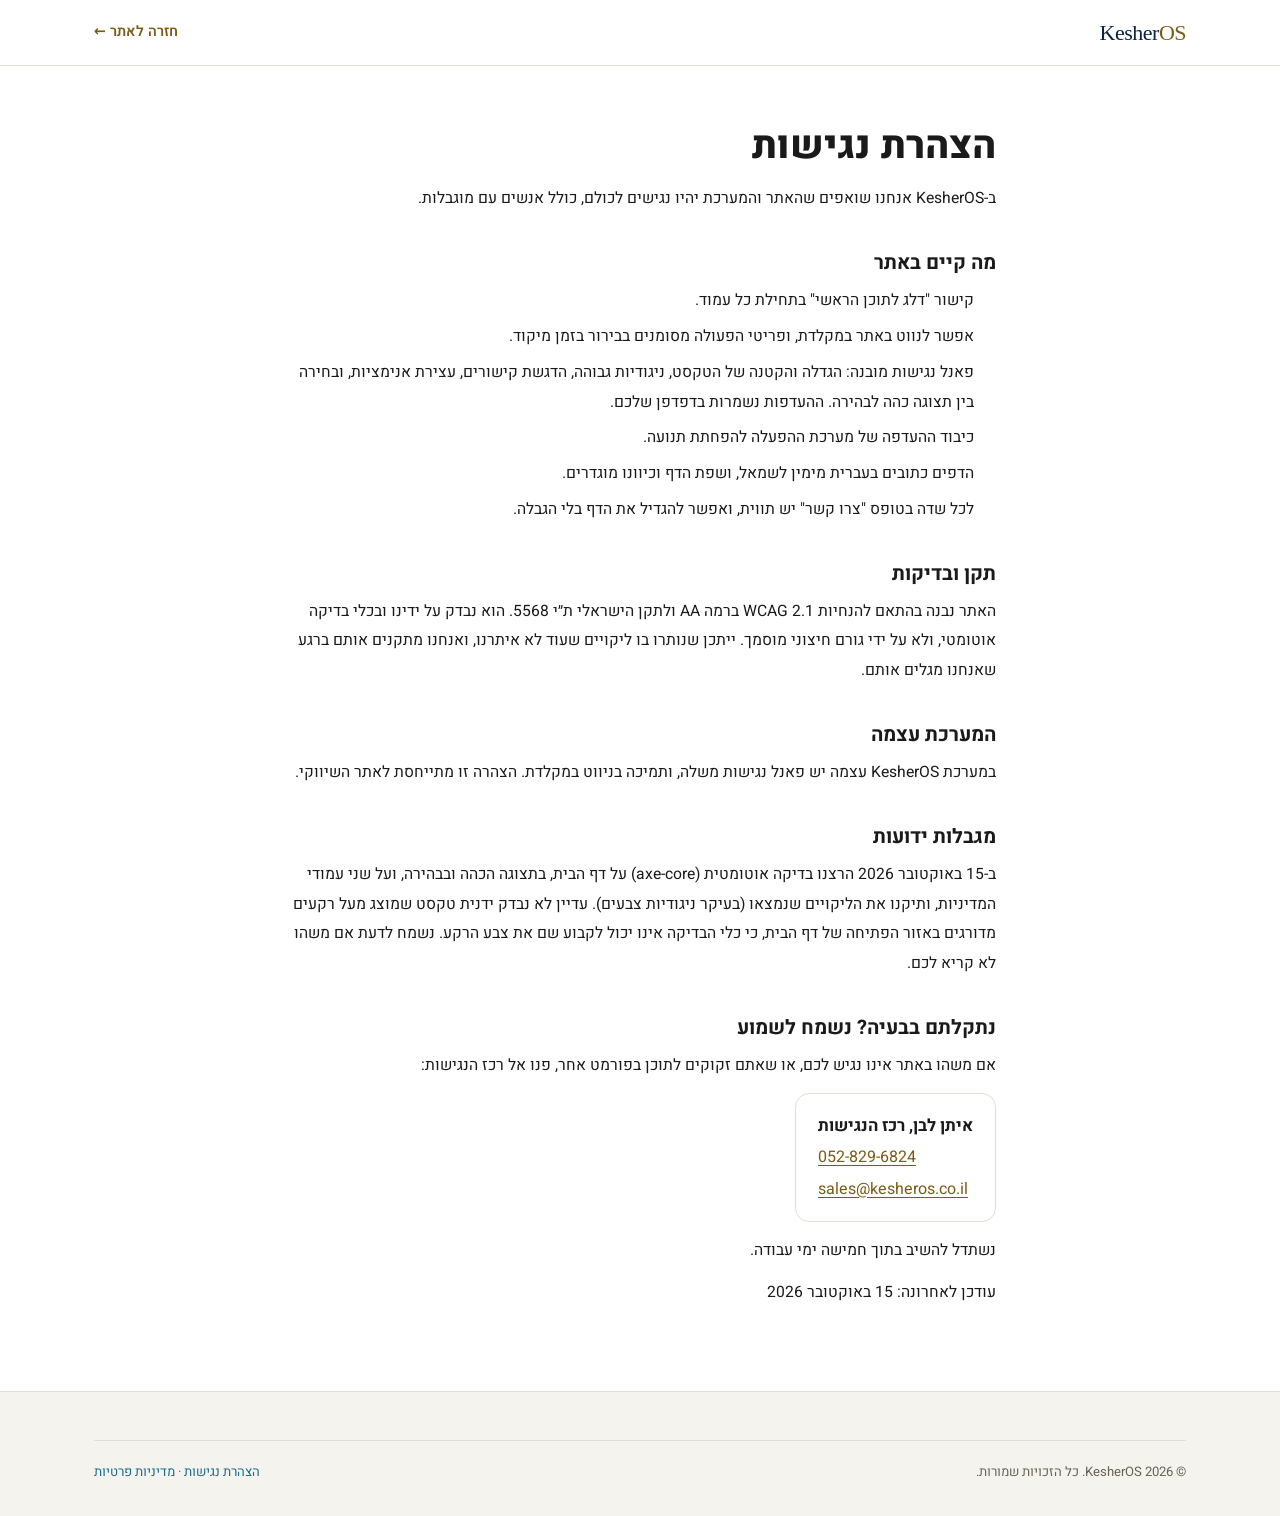
==== commit 76b1be15: "copy: the contact address shown on the site is sales@kesheros.co.il (was a personal Gmail) in the co" ====
--- a/accessibility.html
+++ b/accessibility.html
@@ -63,7 +63,7 @@
       <div class="legal-contact">
         <strong>איתן לבן, רכז הנגישות</strong>
         <a href="tel:+972528296824" dir="ltr">052-829-6824</a>
-        <a href="mailto:eitan.lavan.1968@gmail.com" dir="ltr">eitan.lavan.1968@gmail.com</a>
+        <a href="mailto:sales@kesheros.co.il" dir="ltr">sales@kesheros.co.il</a>
       </div>
       <p>נשתדל להשיב בתוך חמישה ימי עבודה.</p>
 
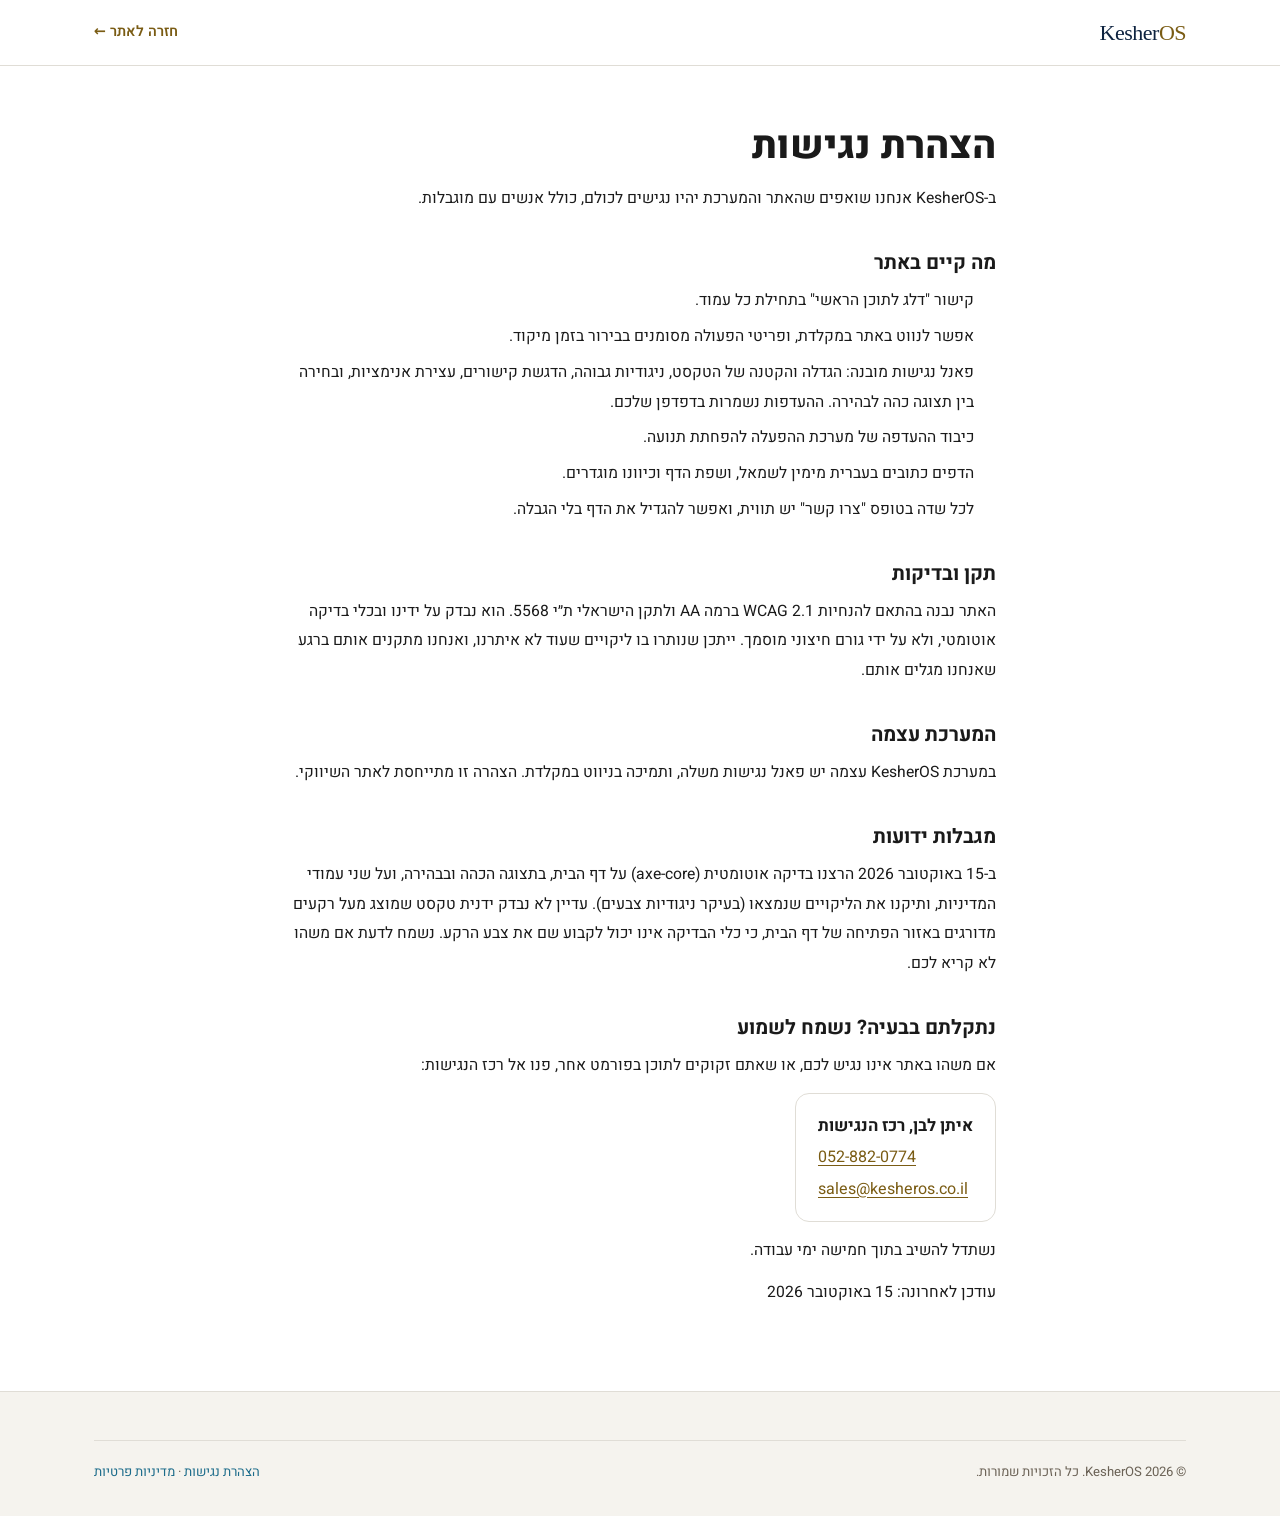
==== commit 0d75c019: "fix: the contact phone is 052-882-0774 everywhere (it was a wrong number: WhatsApp button, mobile ba" ====
--- a/accessibility.html
+++ b/accessibility.html
@@ -10,7 +10,7 @@
   <link rel="canonical" href="https://kesheros.co.il/accessibility.html">
   <link rel="icon" type="image/svg+xml" href="favicon.svg">
   <link rel="icon" type="image/png" sizes="32x32" href="favicon-32.png">
-  <link rel="stylesheet" href="style.css?v=eaa0788d">
+  <link rel="stylesheet" href="style.css?v=aed33396">
   <script>
     /* the same saved preferences the main page restores: theme and the accessibility panel's settings */
     (function () {
@@ -62,7 +62,7 @@
       <p>אם משהו באתר אינו נגיש לכם, או שאתם זקוקים לתוכן בפורמט אחר, פנו אל רכז הנגישות:</p>
       <div class="legal-contact">
         <strong>איתן לבן, רכז הנגישות</strong>
-        <a href="tel:+972528296824" dir="ltr">052-829-6824</a>
+        <a href="tel:+972528820774" dir="ltr">052-882-0774</a>
         <a href="mailto:sales@kesheros.co.il" dir="ltr">sales@kesheros.co.il</a>
       </div>
       <p>נשתדל להשיב בתוך חמישה ימי עבודה.</p>
--- a/style.css
+++ b/style.css
@@ -2788,3 +2788,208 @@
   .m-fold-summary:focus-visible { outline: 2px solid var(--gold); outline-offset: 2px; }
 }
 @media (prefers-reduced-motion: reduce) { .m-fold-summary::after { transition: none; } }
+
+/* ═══════════════════════════════════════════════════════
+   4c. THE RESIDENT'S HOME
+   ═══════════════════════════════════════════════════════ */
+.resident-home { background: var(--bg); padding: 90px 0; }
+.rh-grid { display: grid; grid-template-columns: minmax(250px, 340px) 1fr; gap: 56px; align-items: center; max-width: 1000px; margin: 0 auto; }
+.rh-visual { display: flex; flex-direction: column; align-items: center; gap: 14px; }
+.rh-phone { width: 100%; max-width: 300px; background: #0b1730; border: 3px solid #2a4066; border-radius: 28px; overflow: hidden; box-shadow: var(--card-shadow-hover); }
+.rh-phone-bar { background: #1A3558; color: #9fb3d1; font-size: .72rem; text-align: center; padding: 8px 0; }
+.rh-phone-body { background: #f3f1ec; color: #0E2340; padding: 14px 12px 16px; display: flex; flex-direction: column; gap: 10px; font-size: .82rem; }
+.rh-hi { font-weight: 800; font-size: 1rem; }
+.rh-block { background: #fff; border-radius: 10px; padding: 9px 10px; box-shadow: 0 2px 8px rgba(14,35,64,.12); display: flex; flex-direction: column; gap: 5px; }
+.rh-block-title { font-size: .72rem; letter-spacing: .02em; color: #6B6256; }
+.rh-pend { display: flex; justify-content: space-between; align-items: center; gap: 8px; }
+.rh-pend i { font-style: normal; font-weight: 700; font-size: .72rem; background: #d63a2f; color: #fff; border-radius: 9px; min-width: 20px; padding: 0 6px; text-align: center; }
+.rh-tiles { display: grid; grid-template-columns: 1fr 1fr; gap: 8px; }
+.rh-tile { background: #1A3558; color: #fff; border-radius: 10px; padding: 9px 6px; text-align: center; font-weight: 700; font-size: .74rem; display: flex; flex-direction: column; gap: 2px; }
+.rh-tile i { font-style: normal; font-size: 1.15rem; }
+.rh-tile-sos { background: #b3261e; }
+.rh-news { color: #4a5668; border-top: 1px solid #ece8de; padding-top: 5px; }
+.rh-note { font-size: .78rem; color: var(--text-muted); text-align: center; max-width: 300px; line-height: 1.6; }
+.rh-points { display: flex; flex-direction: column; gap: 22px; }
+.rh-point { display: flex; gap: 16px; align-items: flex-start; }
+.rh-point-ico { flex: 0 0 46px; height: 46px; border-radius: 12px; background: var(--gold-pale); display: grid; place-items: center; font-size: 1.4rem; }
+.rh-point h3 { font-size: 1.05rem; font-weight: 800; margin: 0 0 4px; color: var(--text); }
+.rh-point p { font-size: .92rem; line-height: 1.75; color: var(--text-muted); margin: 0; }
+.rh-cta { display: flex; flex-wrap: wrap; gap: 12px; margin-top: 8px; }
+.rh-cta .btn-outline { color: var(--text); border-color: var(--border); }
+.rh-cta .btn-outline:hover { border-color: var(--gold); }
+@media (prefers-color-scheme: dark) { .rh-point-ico { background: rgba(196,146,42,.18); } }
+:root[data-theme="dark"] .rh-point-ico { background: rgba(196,146,42,.18); }
+@media (max-width: 820px) {
+  .resident-home { padding: 64px 0; }
+  .rh-grid { grid-template-columns: 1fr; gap: 36px; }
+}
+
+/* the home story of the demo */
+.dv-tiles { display: grid; grid-template-columns: 1fr 1fr; gap: 8px; width: 100%; }
+.dv-tile { background: #1A3558; color: #fff; border-radius: 10px; padding: 12px 6px; font-weight: 700; display: flex; flex-direction: column; gap: 3px; align-items: center; opacity: 0; transform: translateY(8px); }
+.dv-tile i { font-style: normal; font-size: 1.4em; }
+.is-on .dv-tile { animation: dv-slide .5s forwards; }
+.is-on .dv-tile:nth-child(2) { animation-delay: .25s; }
+.is-on .dv-tile:nth-child(3) { animation-delay: .5s; }
+.is-on .dv-tile:nth-child(4) { animation-delay: .75s; }
+.dv-still .dv-tile, .dv-settle .dv-tile { opacity: 1; transform: none; animation: none; }
+.dv-day-nums { display: grid; grid-template-columns: repeat(3, 1fr); gap: 8px; padding: 10px 12px 4px; text-align: center; }
+.dv-day-nums div { background: #fff; border-radius: 8px; padding: 6px 4px; font-size: .8em; }
+.dv-day-nums b { display: block; font-size: 1.8em; color: #1A3558; }
+
+/* ── Hero v2: "a day in the community" card + gold threads (Nov 2026 redesign) ── */
+.hero h1 { font-size: clamp(2.4rem, 5vw, 3.9rem); line-height: 1.06; font-weight: 900; letter-spacing: -.01em; }
+.hero h1 em { background: linear-gradient(100deg, #E8B659, #F2A65A); -webkit-background-clip: text; background-clip: text; color: transparent; }
+.hero-sub strong { color: #FFF; font-weight: 600; }
+.hero-sub { text-wrap: balance; }
+.hero-inner { grid-template-columns: 1.05fr .95fr; gap: 56px; }
+.hero::after {
+  content: ''; position: absolute; inset: auto auto -30% -15%; width: 60vw; height: 60vw; max-width: 800px; max-height: 800px; border-radius: 50%;
+  background: radial-gradient(circle, rgba(72,199,156,.12), transparent 65%); pointer-events: none;
+}
+.hero-threads {
+  position: absolute; inset: 0; width: 100%; height: 100%; pointer-events: none;
+  -webkit-mask-image: radial-gradient(ellipse 60% 55% at 72% 46%, rgba(0,0,0,.4), #000 75%);
+  mask-image: radial-gradient(ellipse 60% 55% at 72% 46%, rgba(0,0,0,.4), #000 75%);
+}
+.hero-threads path { fill: none; stroke-linecap: round; }
+.hero-threads .t-base { stroke: #E5B44A; stroke-width: 1.8; opacity: .32; }
+.hero-threads .t-flow { stroke: url(#threadGrad); stroke-width: 3.2; opacity: .9; stroke-dasharray: 260 1020; animation: thread-drift 26s linear infinite; }
+.hero-threads .t-flow:nth-of-type(2n) { animation-duration: 34s; animation-delay: -9s; }
+.hero-threads .t-flow:nth-of-type(3n) { animation-duration: 30s; animation-delay: -17s; }
+@keyframes thread-drift { to { stroke-dashoffset: -1280; } }
+.hero-threads .t-knot { fill: none; stroke: #E5B44A; stroke-width: 2.4; opacity: .8; transform-box: fill-box; transform-origin: center; animation: thread-knot 5s ease-in-out infinite; }
+.hero-threads .t-knot:nth-of-type(2n) { animation-delay: -2.2s; }
+@keyframes thread-knot { 0%, 100% { transform: scale(.7); opacity: .25; } 50% { transform: scale(1.3); opacity: .95; } }
+.hero-inner, .hero-stats { position: relative; z-index: 1; }
+
+.day-card {
+  position: relative; padding: 26px 24px 22px; border-radius: 26px; z-index: 1;
+  background: linear-gradient(160deg, rgba(255,255,255,.09), rgba(255,255,255,.03)); border: 1px solid rgba(255,255,255,.12);
+  box-shadow: 0 30px 80px rgba(0,0,0,.35); text-align: start;
+}
+.day-head { display: flex; align-items: center; justify-content: space-between; margin-bottom: 18px; }
+.day-head h2 { font-size: 1.05rem; font-weight: 700; color: #FFF; margin: 0; }
+.day-head small { color: var(--text-on-dark-muted); font-size: .85rem; }
+.day-rail { position: relative; list-style: none; padding: 0; margin: 0; display: grid; gap: 14px; }
+.day-rail::before {
+  content: ''; position: absolute; inset-block: 12px; inset-inline-start: 40px; width: 2px;
+  background: linear-gradient(to bottom, #E8B659, rgba(255,255,255,.12) 55%, #E5574C); opacity: .7;
+}
+.day-step {
+  position: relative; display: grid; grid-template-columns: auto 1fr; gap: 16px; align-items: center; padding: 14px 16px; border-radius: 18px;
+  background: rgba(10,24,46,.55); border: 1px solid rgba(255,255,255,.12);
+  opacity: 0; transform: translateY(14px); animation: day-rise .7s cubic-bezier(.2,.7,.2,1) forwards;
+}
+.day-step:nth-child(1) { animation-delay: .25s; } .day-step:nth-child(2) { animation-delay: .6s; }
+.day-step:nth-child(3) { animation-delay: .95s; } .day-step:nth-child(4) { animation-delay: 1.3s; }
+@keyframes day-rise { to { opacity: 1; transform: none; } }
+.day-ico {
+  position: relative; z-index: 1; width: 50px; height: 50px; border-radius: 15px; display: grid; place-items: center; color: #FFF;
+  background: linear-gradient(145deg, var(--navy-mid), #22406E); border: 1px solid rgba(255,255,255,.12);
+}
+.day-ico svg { width: 24px; height: 24px; }
+.day-step.is-gold .day-ico { background: linear-gradient(145deg, #E8B659, var(--gold)); color: #1B1203; border-color: transparent; }
+.day-step.is-alert .day-ico { background: linear-gradient(145deg, #F0786E, #E5574C); border-color: transparent; }
+.day-time { font-size: .8rem; font-weight: 700; color: #E8B659; letter-spacing: .04em; }
+.day-step h3 { font-size: 1.08rem; font-weight: 700; color: #FFF; line-height: 1.25; margin: 0; }
+.day-step p { font-size: .92rem; color: var(--text-on-dark-muted); margin: 2px 0 0; line-height: 1.5; }
+.day-step.is-alert { border-color: rgba(229,87,76,.5); animation: day-rise .7s cubic-bezier(.2,.7,.2,1) 1.3s forwards, day-pulse 2.6s ease-in-out 2.4s infinite; }
+@keyframes day-pulse { 0%, 100% { box-shadow: 0 0 0 0 rgba(229,87,76,0); } 50% { box-shadow: 0 0 0 8px rgba(229,87,76,.14); } }
+.day-langs { display: flex; flex-wrap: wrap; gap: 6px; margin-top: 8px; }
+.day-langs i { font-style: normal; font-size: .78rem; padding: 2px 9px; border-radius: 999px; background: rgba(255,255,255,.08); color: #DFE8F5; border: 1px solid rgba(255,255,255,.12); }
+.day-note { margin: 14px 0 0; font-size: .78rem; color: var(--text-on-dark-muted); text-align: center; }
+
+@media (max-width: 900px) {
+  .hero-inner { grid-template-columns: 1fr; gap: 38px; }
+  .day-card { padding: 20px 16px 18px; }
+  .hero-threads .t-flow, .hero-threads .t-knot { animation: none; }
+  .hero-threads .t-flow { stroke-dasharray: none; opacity: .22; }
+  .hero-threads .t-extra { display: none; }
+}
+@media (prefers-reduced-motion: reduce) {
+  .day-step, .day-step.is-alert { animation: none; opacity: 1; transform: none; }
+  .hero-threads .t-flow, .hero-threads .t-knot { animation: none; }
+  .hero-threads .t-flow { stroke-dasharray: none; opacity: .22; }
+}
+
+/* ═══ Loops ("a real connection is when the information comes back to you") ═══ */
+.loops { background: var(--bg); padding: 90px 0; }
+.loops h2 em, .migration h2 em { font-style: normal; color: var(--gold); }
+:root[data-theme="light"] .loops h2 em { color: #9A6A0E; }
+.loop-grid { display: grid; grid-template-columns: repeat(3, 1fr); gap: 20px; }
+.loop { padding: 26px 22px; border-radius: 24px; background: var(--card-bg); border: 1px solid var(--border); box-shadow: var(--card-shadow); text-align: center; }
+.loop h3 { font-size: 1.2rem; font-weight: 800; margin: 0; }
+.loop p { margin: 6px 0 0; color: var(--text-muted); font-size: .95rem; line-height: 1.6; }
+.ring { width: 200px; height: 200px; margin: 0 auto 14px; display: block; overflow: visible; }
+.ring-track { fill: none; stroke: var(--border); stroke-width: 3; }
+.ring-arc { fill: none; stroke: url(#ringGold); stroke-width: 4; stroke-linecap: round; stroke-dasharray: 100; stroke-dashoffset: 100; }
+.loop.is-alert .ring-arc { stroke: url(#ringAlert); }
+.ring-dot { fill: var(--card-bg); stroke: var(--gold); stroke-width: 3; }
+.ring text { font: 700 11px var(--font-body); fill: var(--text); }
+/* the rings close one after the other, but only once the grid has scrolled into view (the site's own reveal adds .visible) */
+.loop-grid.visible .ring-arc { animation: ring-close 5.5s cubic-bezier(.45,.05,.35,1) .5s forwards; }
+.loop-grid.visible .loop:nth-child(2) .ring-arc { animation-delay: 1.3s; }
+.loop-grid.visible .loop:nth-child(3) .ring-arc { animation-delay: 2.1s; }
+@keyframes ring-close { to { stroke-dashoffset: 0; } }
+
+/* ═══ Migration ═══ */
+.migration { background: var(--bg-dark); color: var(--text-on-dark); padding: 90px 0; }
+.migration h2 { color: #FFF; }
+.migration .section-lead { color: var(--text-on-dark-muted); }
+.mig-flow { list-style: none; padding: 0; margin: 0; display: grid; grid-template-columns: repeat(4, 1fr); gap: 18px; counter-reset: mig; }
+.mig-flow li { position: relative; padding: 26px 22px 24px; border-radius: 22px; background: rgba(255,255,255,.05); border: 1px solid rgba(255,255,255,.12); counter-increment: mig; }
+.mig-flow li::before {
+  content: counter(mig); display: grid; place-items: center; width: 42px; height: 42px; border-radius: 50%;
+  background: linear-gradient(135deg, #E8B659, var(--gold)); color: #1B1203; font-weight: 900; font-size: 1.15rem; margin-bottom: 16px;
+}
+.mig-flow li:not(:last-child)::after { content: ''; position: absolute; top: 47px; inset-inline-end: -18px; width: 18px; height: 2px; background: linear-gradient(to left, #E8B659, transparent); }
+.mig-flow h3 { font-size: 1.15rem; font-weight: 800; color: #FFF; margin: 0 0 6px; }
+.mig-flow p { font-size: .95rem; color: var(--text-on-dark-muted); margin: 0; line-height: 1.6; }
+.mig-flow li.reveal { transition: opacity 1.5s ease, transform 1.5s cubic-bezier(.2,.7,.2,1); }
+.mig-flow li:nth-child(1) { transition-delay: .2s; } .mig-flow li:nth-child(2) { transition-delay: 1s; }
+.mig-flow li:nth-child(3) { transition-delay: 1.8s; } .mig-flow li:nth-child(4) { transition-delay: 2.6s; }
+.mig-trust { display: flex; flex-wrap: wrap; justify-content: center; gap: 12px; margin-top: 34px; }
+.mig-trust span { display: inline-flex; align-items: center; gap: 8px; padding: 10px 18px; border-radius: 999px; border: 1px solid rgba(255,255,255,.12); background: rgba(255,255,255,.04); font-weight: 600; font-size: .95rem; }
+.mig-trust svg { color: #48C79C; }
+.mig-cta { text-align: center; margin-top: 36px; }
+.mig-trust.reveal, .mig-cta.reveal { transition: opacity 1.4s ease 3.4s, transform 1.4s ease 3.4s; }
+
+@media (max-width: 900px) {
+  .loops, .migration { padding: 56px 0; }
+  .loop-grid { grid-template-columns: 1fr; }
+  .mig-flow { grid-template-columns: 1fr; gap: 14px; }
+  .mig-flow li:not(:last-child)::after { display: none; }
+  .mig-flow li { display: grid; grid-template-columns: auto 1fr; column-gap: 16px; padding: 18px; }
+  .mig-flow li::before { margin: 0; grid-row: span 2; }
+  .mig-cta .btn { width: 100%; }
+}
+@media (prefers-reduced-motion: reduce) {
+  .loop-grid .ring-arc { animation: none !important; stroke-dashoffset: 0; }
+  .mig-flow li.reveal, .mig-trust.reveal, .mig-cta.reveal { transition: none; }
+}
+
+/* ─── The thread: gold line at the LEFT page edge (the right edge holds the site's section dots), filled by scroll, a knot at each section (script.js; wide screens only) ─── */
+.page-thread { position: absolute; top: 0; left: 22px; width: 3px; border-radius: 3px; background: rgba(128,128,128,.22); z-index: 50; pointer-events: none; }
+.page-thread::after { content: ''; position: absolute; top: 0; inset-inline: 0; height: calc(var(--p, 0) * 100%); background: linear-gradient(to bottom, #E8B659, var(--gold)); box-shadow: 0 0 14px rgba(242,166,90,.8); }
+.page-knot { position: absolute; left: -8px; width: 19px; height: 19px; border-radius: 50%; background: var(--bg); border: 3px solid var(--gold); box-shadow: 0 0 0 6px rgba(196,146,42,.18); }
+@media (max-width: 1279px) { .page-thread { display: none; } }
+@media print { .page-thread { display: none; } }
+
+/* ─── Static gold threads behind the sections (no animation; the hero's animated ones stay in the hero) ─── */
+:root { --thr-a: url("data:image/svg+xml,%3Csvg xmlns=%22http://www.w3.org/2000/svg%22 viewBox=%220 0 1440 600%22 preserveAspectRatio=%22none%22%3E%3Cpath d=%22M-40 420 C 220 300, 420 520, 720 400 S 1200 260, 1480 360%22 fill=%22none%22 stroke=%22%23B07A10%22 stroke-opacity=%22.24%22 stroke-width=%221.7%22 stroke-linecap=%22round%22/%3E%3Cpath d=%22M-40 160 C 260 240, 520 80, 820 180 S 1240 300, 1480 200%22 fill=%22none%22 stroke=%22%23B07A10%22 stroke-opacity=%22.24%22 stroke-width=%221.7%22 stroke-linecap=%22round%22/%3E%3C/svg%3E"); --thr-b: url("data:image/svg+xml,%3Csvg xmlns=%22http://www.w3.org/2000/svg%22 viewBox=%220 0 1440 600%22 preserveAspectRatio=%22none%22%3E%3Cpath d=%22M-40 200 C 260 320, 520 100, 800 220 S 1220 420, 1480 320%22 fill=%22none%22 stroke=%22%23B07A10%22 stroke-opacity=%22.24%22 stroke-width=%221.7%22 stroke-linecap=%22round%22/%3E%3Cpath d=%22M-40 460 C 240 380, 480 540, 760 440 S 1180 300, 1480 400%22 fill=%22none%22 stroke=%22%23B07A10%22 stroke-opacity=%22.24%22 stroke-width=%221.7%22 stroke-linecap=%22round%22/%3E%3C/svg%3E"); --thr-a-dark: url("data:image/svg+xml,%3Csvg xmlns=%22http://www.w3.org/2000/svg%22 viewBox=%220 0 1440 600%22 preserveAspectRatio=%22none%22%3E%3Cpath d=%22M-40 420 C 220 300, 420 520, 720 400 S 1200 260, 1480 360%22 fill=%22none%22 stroke=%22%23E5B44A%22 stroke-opacity=%22.30%22 stroke-width=%221.7%22 stroke-linecap=%22round%22/%3E%3Cpath d=%22M-40 160 C 260 240, 520 80, 820 180 S 1240 300, 1480 200%22 fill=%22none%22 stroke=%22%23E5B44A%22 stroke-opacity=%22.30%22 stroke-width=%221.7%22 stroke-linecap=%22round%22/%3E%3C/svg%3E"); --thr-b-dark: url("data:image/svg+xml,%3Csvg xmlns=%22http://www.w3.org/2000/svg%22 viewBox=%220 0 1440 600%22 preserveAspectRatio=%22none%22%3E%3Cpath d=%22M-40 200 C 260 320, 520 100, 800 220 S 1220 420, 1480 320%22 fill=%22none%22 stroke=%22%23E5B44A%22 stroke-opacity=%22.30%22 stroke-width=%221.7%22 stroke-linecap=%22round%22/%3E%3Cpath d=%22M-40 460 C 240 380, 480 540, 760 440 S 1180 300, 1480 400%22 fill=%22none%22 stroke=%22%23E5B44A%22 stroke-opacity=%22.30%22 stroke-width=%221.7%22 stroke-linecap=%22round%22/%3E%3C/svg%3E"); }
+@media (prefers-color-scheme: dark) { :root { --thr-a: var(--thr-a-dark); --thr-b: var(--thr-b-dark); } }
+:root[data-theme="dark"] { --thr-a: var(--thr-a-dark); --thr-b: var(--thr-b-dark); }
+:root[data-theme="light"] { --thr-a: url("data:image/svg+xml,%3Csvg xmlns=%22http://www.w3.org/2000/svg%22 viewBox=%220 0 1440 600%22 preserveAspectRatio=%22none%22%3E%3Cpath d=%22M-40 420 C 220 300, 420 520, 720 400 S 1200 260, 1480 360%22 fill=%22none%22 stroke=%22%23B07A10%22 stroke-opacity=%22.24%22 stroke-width=%221.7%22 stroke-linecap=%22round%22/%3E%3Cpath d=%22M-40 160 C 260 240, 520 80, 820 180 S 1240 300, 1480 200%22 fill=%22none%22 stroke=%22%23B07A10%22 stroke-opacity=%22.24%22 stroke-width=%221.7%22 stroke-linecap=%22round%22/%3E%3C/svg%3E"); --thr-b: url("data:image/svg+xml,%3Csvg xmlns=%22http://www.w3.org/2000/svg%22 viewBox=%220 0 1440 600%22 preserveAspectRatio=%22none%22%3E%3Cpath d=%22M-40 200 C 260 320, 520 100, 800 220 S 1220 420, 1480 320%22 fill=%22none%22 stroke=%22%23B07A10%22 stroke-opacity=%22.24%22 stroke-width=%221.7%22 stroke-linecap=%22round%22/%3E%3Cpath d=%22M-40 460 C 240 380, 480 540, 760 440 S 1180 300, 1480 400%22 fill=%22none%22 stroke=%22%23B07A10%22 stroke-opacity=%22.24%22 stroke-width=%221.7%22 stroke-linecap=%22round%22/%3E%3C/svg%3E"); }
+#loops, #problem, #resident-home, #ai, #quality, #pricing, #faq, #pillars, #before-after, #product, #languages, #about, #pilot, #story, #emergency, #migration, #contact { position: relative; isolation: isolate; }
+#loops::after, #problem::after, #resident-home::after, #ai::after, #quality::after, #pricing::after, #faq::after, #pillars::after, #before-after::after, #product::after, #languages::after, #about::after, #pilot::after, #story::after, #emergency::after, #migration::after, #contact::after {
+  content: ''; position: absolute; inset: 0; z-index: -1; pointer-events: none;
+  background-repeat: repeat-y; background-position: center top; background-size: 100% 600px;
+  -webkit-mask-image: radial-gradient(ellipse 85% 80% at 50% 50%, rgba(0,0,0,.4), #000 92%);
+  mask-image: radial-gradient(ellipse 85% 80% at 50% 50%, rgba(0,0,0,.4), #000 92%);
+}
+#loops::after, #problem::after, #resident-home::after, #ai::after, #quality::after, #pricing::after, #faq::after { background-image: var(--thr-a); }
+#pillars::after, #before-after::after, #product::after, #languages::after, #about::after, #pilot::after, #story::after { background-image: var(--thr-b); }
+#emergency::after { background-image: var(--thr-a-dark); }
+#migration::after, #contact::after { background-image: var(--thr-b-dark); }
+@media (max-width: 900px), print { #loops::after, #problem::after, #resident-home::after, #ai::after, #quality::after, #pricing::after, #faq::after, #pillars::after, #before-after::after, #product::after, #languages::after, #about::after, #pilot::after, #story::after, #emergency::after, #migration::after, #contact::after { display: none; } }
